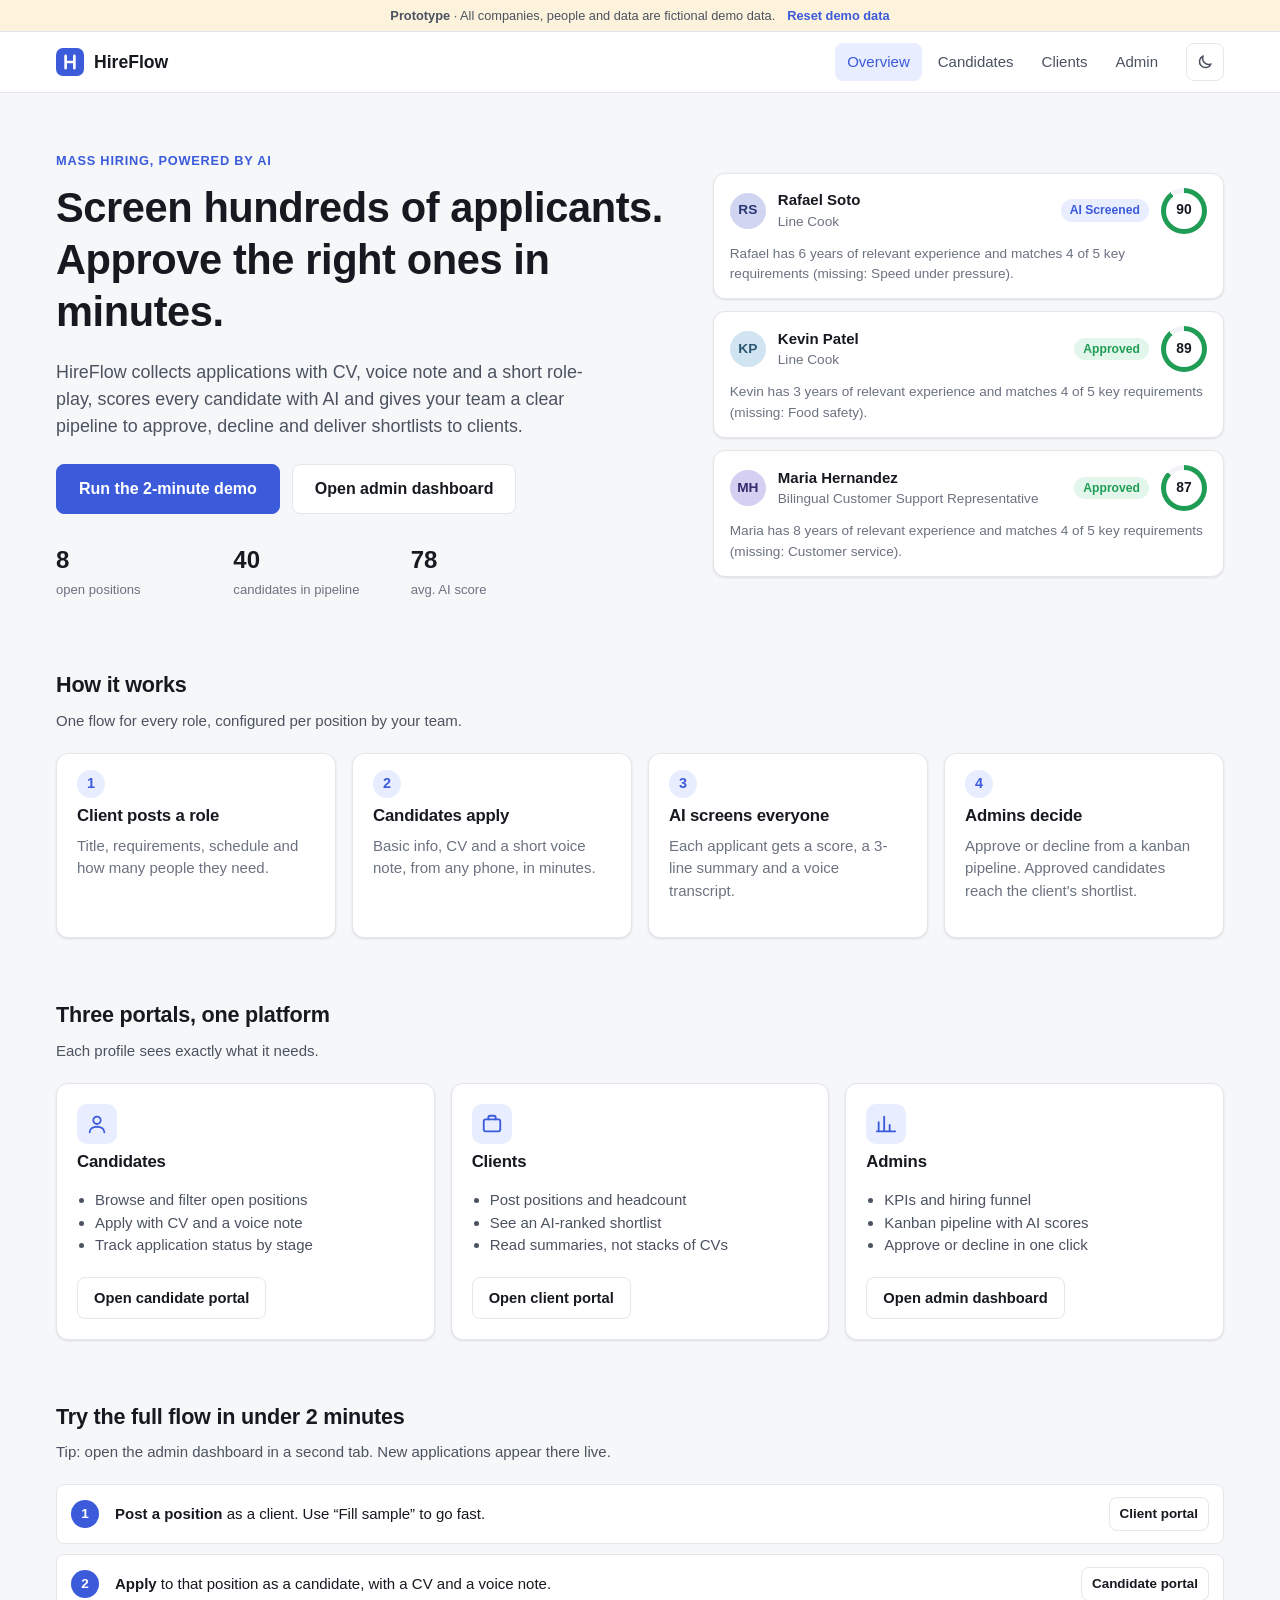
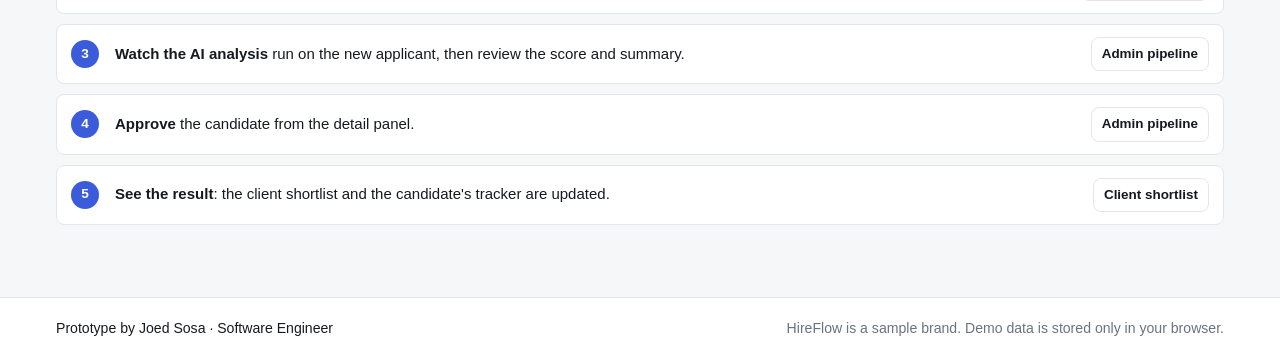
==== index.html @ f8fbb742 "HireFlow hiring platform prototype (phase 1: landing + demo flow) Static site for GitHub Pages: land" ====
<!doctype html>
<html lang="en">
<head>
  <meta charset="utf-8">
  <meta name="viewport" content="width=device-width, initial-scale=1">
  <meta name="description" content="Prototype of an AI-assisted mass hiring platform: candidate, client and admin portals.">
  <title>Hiring platform prototype</title>
  <link rel="icon" href="assets/img/favicon.svg" type="image/svg+xml">
  <link rel="stylesheet" href="assets/css/styles.css">
  <script>
    try { var t = localStorage.getItem('hireflow-theme') || (matchMedia('(prefers-color-scheme: dark)').matches ? 'dark' : 'light'); document.documentElement.setAttribute('data-theme', t); } catch (e) {}
  </script>
</head>
<body data-page="home">
  <main>
    <section class="hero">
      <div class="container hero-grid">
        <div>
          <span class="eyebrow">Mass hiring, powered by AI</span>
          <h1>Screen hundreds of applicants. Approve the right ones in minutes.</h1>
          <p class="lead"><span data-brand></span> collects applications with CV, voice note and a short role-play, scores every
            candidate with AI and gives your team a clear pipeline to approve, decline and deliver shortlists to clients.</p>
          <div class="hero-actions">
            <a class="btn btn-primary btn-lg" href="#demo">Run the 2-minute demo</a>
            <a class="btn btn-lg" href="admin.html">Open admin dashboard</a>
          </div>
          <div class="stats">
            <div class="stat"><strong data-stat="positions">–</strong><span>open positions</span></div>
            <div class="stat"><strong data-stat="candidates">–</strong><span>candidates in pipeline</span></div>
            <div class="stat"><strong data-stat="score">–</strong><span>avg. AI score</span></div>
          </div>
        </div>
        <div class="hero-preview" aria-hidden="true" id="hero-preview"></div>
      </div>
    </section>

    <section class="section">
      <div class="container">
        <div class="section-head">
          <h2>How it works</h2>
          <p>One flow for every role, configured per position by your team.</p>
        </div>
        <div class="steps">
          <div class="card step"><h3>Client posts a role</h3><p class="muted">Title, requirements, schedule and how many people they need.</p></div>
          <div class="card step"><h3>Candidates apply</h3><p class="muted">Basic info, CV and a short voice note, from any phone, in minutes.</p></div>
          <div class="card step"><h3>AI screens everyone</h3><p class="muted">Each applicant gets a score, a 3-line summary and a voice transcript.</p></div>
          <div class="card step"><h3>Admins decide</h3><p class="muted">Approve or decline from a kanban pipeline. Approved candidates reach the client's shortlist.</p></div>
        </div>
      </div>
    </section>

    <section class="section">
      <div class="container">
        <div class="section-head">
          <h2>Three portals, one platform</h2>
          <p>Each profile sees exactly what it needs.</p>
        </div>
        <div class="grid grid-3">
          <article class="card portal-card">
            <div class="icon-tile"><svg viewBox="0 0 24 24" width="22" height="22" fill="none" stroke="currentColor" stroke-width="2" stroke-linecap="round"><circle cx="12" cy="8" r="4"/><path d="M4 21c0-4 4-6 8-6s8 2 8 6"/></svg></div>
            <h3>Candidates</h3>
            <ul><li>Browse and filter open positions</li><li>Apply with CV and a voice note</li><li>Track application status by stage</li></ul>
            <a class="btn" href="candidate.html">Open candidate portal</a>
          </article>
          <article class="card portal-card">
            <div class="icon-tile"><svg viewBox="0 0 24 24" width="22" height="22" fill="none" stroke="currentColor" stroke-width="2" stroke-linecap="round"><rect x="3" y="7" width="18" height="13" rx="2"/><path d="M8 7V5a2 2 0 0 1 2-2h4a2 2 0 0 1 2 2v2"/></svg></div>
            <h3>Clients</h3>
            <ul><li>Post positions and headcount</li><li>See an AI-ranked shortlist</li><li>Read summaries, not stacks of CVs</li></ul>
            <a class="btn" href="client.html">Open client portal</a>
          </article>
          <article class="card portal-card">
            <div class="icon-tile"><svg viewBox="0 0 24 24" width="22" height="22" fill="none" stroke="currentColor" stroke-width="2" stroke-linecap="round"><path d="M4 20V10M10 20V4M16 20v-7M22 20H2"/></svg></div>
            <h3>Admins</h3>
            <ul><li>KPIs and hiring funnel</li><li>Kanban pipeline with AI scores</li><li>Approve or decline in one click</li></ul>
            <a class="btn" href="admin.html">Open admin dashboard</a>
          </article>
        </div>
      </div>
    </section>

    <section class="section" id="demo">
      <div class="container">
        <div class="section-head">
          <h2>Try the full flow in under 2 minutes</h2>
          <p>Tip: open the admin dashboard in a second tab. New applications appear there live.</p>
        </div>
        <ol class="demo-script">
          <li><span><strong>Post a position</strong> as a client. Use “Fill sample” to go fast.</span><a class="btn btn-sm" href="client.html#post">Client portal</a></li>
          <li><span><strong>Apply</strong> to that position as a candidate, with a CV and a voice note.</span><a class="btn btn-sm" href="candidate.html">Candidate portal</a></li>
          <li><span><strong>Watch the AI analysis</strong> run on the new applicant, then review the score and summary.</span><a class="btn btn-sm" href="admin.html#pipeline">Admin pipeline</a></li>
          <li><span><strong>Approve</strong> the candidate from the detail panel.</span><a class="btn btn-sm" href="admin.html#pipeline">Admin pipeline</a></li>
          <li><span><strong>See the result</strong>: the client shortlist and the candidate's tracker are updated.</span><a class="btn btn-sm" href="client.html">Client shortlist</a></li>
        </ol>
      </div>
    </section>
  </main>

  <script src="assets/js/config.js"></script>
  <script src="assets/js/data.js"></script>
  <script src="assets/js/ai.js"></script>
  <script src="assets/js/store.js"></script>
  <script src="assets/js/common.js"></script>
  <script src="assets/js/home.js"></script>
</body>
</html>
---- assets/css/styles.css ----
/* ==========================================================================
   Design tokens
   ========================================================================== */
:root {
  --bg: #f6f7f9;
  --surface: #ffffff;
  --surface-2: #f1f3f6;
  --border: #e3e6eb;
  --text: #16191f;
  --text-2: #4b5260;
  --muted: #6b7280;
  --accent: #3b5bdb;
  --accent-2: #2f4ac0;
  --accent-soft: #e8edff;
  --good: #1f9d55;
  --good-soft: #e3f6eb;
  --ok: #c98a0b;
  --ok-soft: #fdf3dc;
  --low: #d64545;
  --low-soft: #fde8e8;
  --info-soft: #e6f2fb;
  --info: #1f6fb2;
  --shadow: 0 1px 2px rgba(16, 24, 40, .05), 0 1px 3px rgba(16, 24, 40, .06);
  --shadow-lg: 0 12px 32px rgba(16, 24, 40, .14);
  --radius: 12px;
  --radius-sm: 8px;
  --font: -apple-system, BlinkMacSystemFont, "Segoe UI", Inter, Roboto, "Helvetica Neue", Arial, sans-serif;
  color-scheme: light;
}

[data-theme="dark"] {
  --bg: #0f1216;
  --surface: #171b21;
  --surface-2: #1e232b;
  --border: #2a313b;
  --text: #e8ebf0;
  --text-2: #b4bcc8;
  --muted: #8a93a1;
  --accent: #6f8cff;
  --accent-2: #8aa1ff;
  --accent-soft: #1f2a4d;
  --good: #45c47d;
  --good-soft: #15301f;
  --ok: #e3a82b;
  --ok-soft: #352a12;
  --low: #f06b6b;
  --low-soft: #3a1b1b;
  --info-soft: #14283a;
  --info: #6cb4f0;
  --shadow: 0 1px 2px rgba(0, 0, 0, .3);
  --shadow-lg: 0 12px 32px rgba(0, 0, 0, .5);
  color-scheme: dark;
}

/* ==========================================================================
   Base
   ========================================================================== */
*, *::before, *::after { box-sizing: border-box; }
html { -webkit-text-size-adjust: 100%; }
body {
  margin: 0;
  font-family: var(--font);
  font-size: 15px;
  line-height: 1.5;
  color: var(--text);
  background: var(--bg);
  min-height: 100vh;
  display: flex;
  flex-direction: column;
}
body.no-scroll { overflow: hidden; }
main { flex: 1; }
h1, h2, h3, h4 { line-height: 1.25; margin: 0 0 .5em; letter-spacing: -.01em; }
h1 { font-size: clamp(1.7rem, 4vw, 2.6rem); }
h2 { font-size: 1.35rem; }
h3 { font-size: 1.05rem; }
p { margin: 0 0 1em; }
a { color: var(--accent); text-decoration: none; }
a:hover { text-decoration: underline; }
img, svg { max-width: 100%; }
.muted { color: var(--muted); }
.small { font-size: .85rem; }
.container { width: 100%; max-width: 1200px; margin: 0 auto; padding: 0 16px; }
.section { padding: 32px 0; }
.stack > * + * { margin-top: 16px; }
.row { display: flex; gap: 12px; align-items: center; flex-wrap: wrap; }
.row.between { justify-content: space-between; }
.grow { flex: 1; }
.hidden { display: none !important; }
.sr-only { position: absolute; width: 1px; height: 1px; overflow: hidden; clip: rect(0 0 0 0); white-space: nowrap; }

/* ==========================================================================
   Layout chrome
   ========================================================================== */
.demo-banner {
  display: flex; gap: 12px; justify-content: center; align-items: center; flex-wrap: wrap;
  padding: 6px 16px; font-size: .8rem; text-align: center;
  background: var(--ok-soft); color: var(--text-2); border-bottom: 1px solid var(--border);
}
.site-header {
  position: sticky; top: 0; z-index: 30;
  background: color-mix(in srgb, var(--surface) 92%, transparent);
  backdrop-filter: saturate(1.4) blur(8px);
  border-bottom: 1px solid var(--border);
}
.header-inner { display: flex; align-items: center; gap: 16px; min-height: 60px; }
.brand { display: inline-flex; align-items: center; gap: 10px; font-weight: 700; font-size: 1.1rem; color: var(--text); }
.brand:hover { text-decoration: none; }
.main-nav { display: flex; gap: 4px; margin-left: auto; overflow-x: auto; scrollbar-width: none; }
.main-nav a { padding: 8px 12px; border-radius: var(--radius-sm); color: var(--text-2); font-weight: 500; white-space: nowrap; }
.main-nav a:hover { background: var(--surface-2); text-decoration: none; }
.main-nav a[aria-current="page"] { color: var(--accent); background: var(--accent-soft); }
.site-footer { border-top: 1px solid var(--border); background: var(--surface); margin-top: 40px; }
.footer-inner { display: flex; gap: 8px 24px; justify-content: space-between; flex-wrap: wrap; padding: 20px 16px; font-size: .88rem; }

@media (max-width: 640px) {
  .header-inner { flex-wrap: wrap; gap: 0 8px; padding-top: 8px; }
  .main-nav { order: 3; width: 100%; margin: 4px -4px 6px; }
  .brand { margin-right: auto; }
}

/* ==========================================================================
   Components
   ========================================================================== */
.btn {
  display: inline-flex; align-items: center; justify-content: center; gap: 8px;
  padding: 9px 16px; border-radius: var(--radius-sm); border: 1px solid var(--border);
  background: var(--surface); color: var(--text); font: inherit; font-weight: 600; font-size: .92rem;
  cursor: pointer; transition: background .15s, border-color .15s, transform .05s; white-space: nowrap;
}
.btn:hover { background: var(--surface-2); text-decoration: none; }
.btn:active { transform: translateY(1px); }
.btn:disabled { opacity: .55; cursor: not-allowed; }
.btn-primary { background: var(--accent); border-color: var(--accent); color: #fff; }
.btn-primary:hover { background: var(--accent-2); border-color: var(--accent-2); }
.btn-good { background: var(--good); border-color: var(--good); color: #fff; }
.btn-good:hover { filter: brightness(1.08); background: var(--good); }
.btn-danger { color: var(--low); }
.btn-danger:hover { background: var(--low-soft); }
.btn-ghost { background: transparent; border-color: transparent; }
.btn-sm { padding: 6px 10px; font-size: .84rem; }
.btn-lg { padding: 12px 22px; font-size: 1rem; }
.icon-btn {
  display: inline-grid; place-items: center; width: 38px; height: 38px; border-radius: var(--radius-sm);
  border: 1px solid var(--border); background: var(--surface); color: var(--text-2); cursor: pointer; font: inherit;
}
.icon-btn:hover { background: var(--surface-2); }
.link-btn { background: none; border: 0; padding: 0; color: var(--accent); font: inherit; font-weight: 600; cursor: pointer; }
.link-btn:hover { text-decoration: underline; }

.card { background: var(--surface); border: 1px solid var(--border); border-radius: var(--radius); box-shadow: var(--shadow); padding: 20px; }
.card-title { display: flex; align-items: center; justify-content: space-between; gap: 12px; margin-bottom: 12px; }
.card-title h3 { margin: 0; }
.grid { display: grid; gap: 16px; }
.grid-2 { grid-template-columns: repeat(auto-fit, minmax(300px, 1fr)); }
.grid-3 { grid-template-columns: repeat(auto-fit, minmax(260px, 1fr)); }
.grid-4 { grid-template-columns: repeat(auto-fit, minmax(180px, 1fr)); }

.badge {
  display: inline-flex; align-items: center; gap: 4px; padding: 2px 9px; border-radius: 999px;
  font-size: .76rem; font-weight: 600; background: var(--surface-2); color: var(--text-2); white-space: nowrap;
}
.badge.stage-applied { background: var(--info-soft); color: var(--info); }
.badge.stage-screened { background: var(--accent-soft); color: var(--accent); }
.badge.stage-roleplay, .badge.stage-interview { background: var(--ok-soft); color: var(--ok); }
.badge.stage-approved, .badge.tone-good { background: var(--good-soft); color: var(--good); }
.badge.stage-declined, .badge.tone-low { background: var(--low-soft); color: var(--low); }
.badge.tone-ok { background: var(--ok-soft); color: var(--ok); }
.badge.new { background: var(--accent); color: #fff; }
.chips { display: flex; flex-wrap: wrap; gap: 6px; }
.chip { padding: 3px 10px; border-radius: 999px; border: 1px solid var(--border); font-size: .8rem; color: var(--text-2); background: var(--surface); }
.chip.ok { border-color: color-mix(in srgb, var(--good) 40%, var(--border)); color: var(--good); }
.chip.miss { border-style: dashed; color: var(--muted); }

.avatar {
  --size: 36px;
  display: inline-grid; place-items: center; flex: none; width: var(--size); height: var(--size); border-radius: 50%;
  background: hsl(var(--h) 55% 88%); color: hsl(var(--h) 45% 30%); font-weight: 700; font-size: calc(var(--size) * .38);
}
[data-theme="dark"] .avatar { background: hsl(var(--h) 30% 26%); color: hsl(var(--h) 60% 82%); }

.tabs { display: flex; gap: 4px; border-bottom: 1px solid var(--border); margin-bottom: 20px; overflow-x: auto; scrollbar-width: none; }
.tab {
  padding: 10px 14px; border: 0; background: none; font: inherit; font-weight: 600; color: var(--muted);
  border-bottom: 2px solid transparent; margin-bottom: -1px; cursor: pointer; white-space: nowrap;
}
.tab:hover { color: var(--text); }
.tab[aria-selected="true"] { color: var(--accent); border-bottom-color: var(--accent); }
.count { display: inline-block; min-width: 20px; padding: 0 6px; margin-left: 4px; border-radius: 999px; background: var(--surface-2); font-size: .75rem; color: var(--text-2); text-align: center; }

.page-head { padding: 28px 0 8px; }
.page-head p { color: var(--text-2); max-width: 720px; }
.empty { text-align: center; padding: 40px 16px; color: var(--muted); border: 1px dashed var(--border); border-radius: var(--radius); }

/* Forms */
.form { display: grid; gap: 16px; }
.form-grid { display: grid; gap: 16px; grid-template-columns: repeat(auto-fit, minmax(220px, 1fr)); }
.field { display: grid; gap: 6px; }
.field > label, .field > .label { font-weight: 600; font-size: .88rem; }
.field .hint { font-size: .8rem; color: var(--muted); }
input[type="text"], input[type="email"], input[type="tel"], input[type="number"], input[type="search"], select, textarea {
  width: 100%; padding: 10px 12px; border-radius: var(--radius-sm); border: 1px solid var(--border);
  background: var(--surface); color: var(--text); font: inherit; font-size: 16px; /* 16px avoids iOS zoom */
}
textarea { resize: vertical; min-height: 96px; }
input:focus, select:focus, textarea:focus, .btn:focus-visible, .tab:focus-visible, .icon-btn:focus-visible {
  outline: 2px solid var(--accent); outline-offset: 1px;
}
.check-group { display: flex; flex-wrap: wrap; gap: 8px; }
.check { display: inline-flex; align-items: center; gap: 8px; padding: 7px 12px; border: 1px solid var(--border); border-radius: 999px; cursor: pointer; font-size: .88rem; background: var(--surface); }
.check:has(input:checked) { border-color: var(--accent); background: var(--accent-soft); color: var(--accent); }
.check input { accent-color: var(--accent); margin: 0; }
.file-drop {
  display: flex; align-items: center; gap: 12px; flex-wrap: wrap; padding: 14px; border: 1px dashed var(--border);
  border-radius: var(--radius-sm); background: var(--surface-2);
}
.form-actions { display: flex; gap: 12px; justify-content: flex-end; flex-wrap: wrap; }

/* Filters bar */
.filters { display: grid; gap: 10px; grid-template-columns: 2fr repeat(3, 1fr); margin-bottom: 16px; }
@media (max-width: 760px) { .filters { grid-template-columns: 1fr 1fr; } .filters > :first-child { grid-column: 1 / -1; } }

.filters.filters-2 { grid-template-columns: 1fr 1fr; }
@media (max-width: 560px) { .filters.filters-2 { grid-template-columns: 1fr; } }

/* Position card */
.position-card { display: flex; flex-direction: column; gap: 10px; }
.position-card h3 { margin: 0; }
.meta { display: flex; flex-wrap: wrap; gap: 4px 14px; font-size: .85rem; color: var(--text-2); }
.position-card .actions { margin-top: auto; display: flex; gap: 8px; justify-content: space-between; align-items: center; }
.is-highlight { animation: highlight 2.4s ease; }
@keyframes highlight { 0%, 30% { box-shadow: 0 0 0 3px var(--accent); } 100% { box-shadow: var(--shadow); } }

/* Score visuals */
.score-ring {
  --size: 56px; --p: 0; --c: var(--accent);
  width: var(--size); height: var(--size); flex: none; border-radius: 50%; display: inline-grid; place-items: center;
  background: conic-gradient(var(--c) calc(var(--p) * 1%), var(--surface-2) 0);
}
.score-ring > span {
  width: calc(var(--size) - 10px); height: calc(var(--size) - 10px); border-radius: 50%; background: var(--surface);
  display: grid; place-items: center; font-weight: 700; font-size: calc(var(--size) * .3);
}
.score-ring.tone-good { --c: var(--good); }
.score-ring.tone-ok { --c: var(--ok); }
.score-ring.tone-low { --c: var(--low); }
.score-bar + .score-bar { margin-top: 10px; }
.score-bar-head { display: flex; justify-content: space-between; font-size: .86rem; margin-bottom: 4px; }
.bar-track { height: 8px; background: var(--surface-2); border-radius: 999px; overflow: hidden; }
.bar-fill { height: 100%; border-radius: 999px; background: var(--accent); transition: width .6s ease; }
.bar-fill.tone-good { background: var(--good); }
.bar-fill.tone-ok { background: var(--ok); }
.bar-fill.tone-low { background: var(--low); }
.ai-summary { margin: 0; padding-left: 18px; color: var(--text-2); }
.ai-summary li + li { margin-top: 4px; }
.ai-label { display: inline-flex; align-items: center; gap: 6px; font-size: .75rem; font-weight: 700; letter-spacing: .04em; text-transform: uppercase; color: var(--accent); }

/* Stage tracker */
.tracker { list-style: none; margin: 0 0 4px; padding: 0; display: grid; grid-auto-flow: column; grid-auto-columns: 1fr; }
.tracker li { position: relative; display: grid; justify-items: center; text-align: center; gap: 4px; padding: 0 4px; }
.tracker li::before {
  content: ""; position: absolute; top: 9px; left: -50%; width: 100%; height: 3px; background: var(--border); z-index: 0;
}
.tracker li:first-child::before { display: none; }
.tracker .dot { width: 20px; height: 20px; border-radius: 50%; border: 3px solid var(--border); background: var(--surface); z-index: 1; }
.tracker .t-label { font-size: .8rem; font-weight: 600; color: var(--muted); }
.tracker .t-date { font-size: .72rem; color: var(--muted); min-height: 1em; }
.tracker li.is-done::before, .tracker li.is-current::before, .tracker li.is-declined::before { background: var(--accent); }
.tracker li.is-done .dot { background: var(--accent); border-color: var(--accent); }
.tracker li.is-done .t-label { color: var(--text); }
.tracker li.is-current .dot { border-color: var(--accent); box-shadow: 0 0 0 4px var(--accent-soft); }
.tracker li.is-current .t-label { color: var(--accent); }
.tracker li.is-final .dot { background: var(--good); border-color: var(--good); box-shadow: 0 0 0 4px var(--good-soft); }
.tracker li.is-final .t-label { color: var(--good); }
.tracker li.is-final::before { background: var(--good); }
.tracker li.is-skipped::before, .tracker li.is-skipped + li::before { background: color-mix(in srgb, var(--accent) 35%, var(--border)); }
.tracker li.is-skipped .dot { border-style: dashed; border-color: color-mix(in srgb, var(--accent) 45%, var(--border)); }
.tracker li.is-final::before { background: var(--good); }
.tracker li.is-declined .dot { background: var(--low); border-color: var(--low); }
.tracker li.is-declined .t-label { color: var(--low); }
@media (max-width: 560px) {
  .tracker { grid-auto-flow: row; gap: 14px; }
  .tracker li { grid-template-columns: 20px 1fr auto; justify-items: start; text-align: left; gap: 10px; align-items: center; }
  .tracker li::before { top: -14px; left: 8px; width: 3px; height: 16px; }
}

/* Kanban */
.kanban { display: grid; grid-auto-flow: column; grid-auto-columns: minmax(250px, 1fr); gap: 12px; overflow-x: auto; padding-bottom: 8px; }
.kanban-col { background: var(--surface-2); border-radius: var(--radius); padding: 10px; min-height: 200px; display: flex; flex-direction: column; gap: 8px; }
.kanban-col.drag-over { outline: 2px dashed var(--accent); outline-offset: -2px; }
.kanban-head { display: flex; justify-content: space-between; align-items: center; padding: 2px 4px 6px; font-weight: 700; font-size: .88rem; }
.kanban-list { display: flex; flex-direction: column; gap: 8px; max-height: 70vh; overflow-y: auto; }
.k-card {
  display: grid; grid-template-columns: auto 1fr auto; gap: 10px; align-items: center; text-align: left; width: 100%;
  padding: 10px; border-radius: var(--radius-sm); background: var(--surface); border: 1px solid var(--border);
  font: inherit; color: inherit; cursor: pointer; box-shadow: var(--shadow);
}
.k-card:hover { border-color: var(--accent); }
.k-card .name { font-weight: 600; font-size: .9rem; line-height: 1.3; }
.k-card .sub { font-size: .78rem; color: var(--muted); line-height: 1.3; }
.k-card.is-new { border-color: var(--accent); box-shadow: 0 0 0 3px var(--accent-soft); }
.mini-score { font-weight: 700; font-size: .85rem; padding: 2px 8px; border-radius: 999px; }
.mini-score.tone-good { background: var(--good-soft); color: var(--good); }
.mini-score.tone-ok { background: var(--ok-soft); color: var(--ok); }
.mini-score.tone-low { background: var(--low-soft); color: var(--low); }

/* AI processing */
.spinner { width: 16px; height: 16px; border-radius: 50%; border: 2px solid var(--accent-soft); border-top-color: var(--accent); animation: spin .8s linear infinite; flex: none; }
@keyframes spin { to { transform: rotate(360deg); } }
.ai-steps { list-style: none; padding: 0; margin: 0; display: grid; gap: 10px; }
.ai-steps li { display: flex; align-items: center; gap: 10px; color: var(--muted); }
.ai-steps li.done { color: var(--text); }
.ai-steps li.active { color: var(--accent); font-weight: 600; }
.ai-steps .check-icon { width: 16px; height: 16px; border-radius: 50%; background: var(--good); color: #fff; display: grid; place-items: center; font-size: 10px; flex: none; }
.ai-steps .pending-icon { width: 16px; height: 16px; border-radius: 50%; border: 2px solid var(--border); flex: none; }
.analyzing { display: inline-flex; align-items: center; gap: 6px; font-size: .78rem; color: var(--accent); font-weight: 600; }
.progress { height: 6px; border-radius: 999px; background: var(--surface-2); overflow: hidden; }
.progress > div { height: 100%; background: var(--accent); transition: width .3s linear; }

/* KPIs */
.kpi .label { font-size: .82rem; color: var(--muted); font-weight: 600; }
.kpi .value { font-size: 1.8rem; font-weight: 700; letter-spacing: -.02em; line-height: 1.2; }
.kpi .delta { font-size: .8rem; color: var(--muted); }
.stage-list { display: grid; gap: 8px; }
.stage-row { display: grid; grid-template-columns: 110px 1fr 40px; gap: 10px; align-items: center; font-size: .86rem; }
.stage-row .bar-track { height: 10px; }

/* Drawer */
.drawer-wrap { position: fixed; inset: 0; z-index: 50; }
.drawer-backdrop { position: absolute; inset: 0; background: rgba(10, 12, 16, .45); opacity: 0; transition: opacity .2s; }
.drawer {
  position: absolute; top: 0; right: 0; height: 100%; width: min(640px, 100%); background: var(--bg);
  box-shadow: var(--shadow-lg); transform: translateX(100%); transition: transform .25s ease; overflow-y: auto;
}
.drawer-wrap.open .drawer { transform: none; }
.drawer-wrap.open .drawer-backdrop { opacity: 1; }
.drawer-close { position: sticky; top: 12px; float: right; margin: 12px 12px 0 0; z-index: 2; }
.drawer-body { padding: 20px; display: grid; gap: 16px; }
.detail-head { display: flex; gap: 14px; align-items: center; padding-right: 40px; }
.detail-head h2 { margin: 0; }
.decision-bar { position: sticky; bottom: 0; display: flex; gap: 10px; flex-wrap: wrap; padding: 12px 0 4px; background: linear-gradient(transparent, var(--bg) 30%); }
.decision-bar .btn { flex: 1; }
.kv { display: grid; grid-template-columns: 130px 1fr; gap: 6px 12px; font-size: .9rem; margin: 0; }
.kv dt { color: var(--muted); }
.kv dd { margin: 0; }
.transcript { font-size: .92rem; color: var(--text-2); background: var(--surface-2); border-radius: var(--radius-sm); padding: 12px 14px; margin: 0; font-style: italic; }

/* Toasts */
.toast-host { position: fixed; bottom: 20px; left: 50%; transform: translateX(-50%); z-index: 60; display: grid; gap: 8px; width: min(420px, calc(100% - 32px)); }
.toast { padding: 12px 16px; border-radius: var(--radius-sm); background: var(--text); color: var(--bg); box-shadow: var(--shadow-lg); font-weight: 500; transition: opacity .4s, transform .4s; }
.toast-good { background: var(--good); color: #fff; }
.toast.out { opacity: 0; transform: translateY(8px); }

/* Voice recorder */
.recorder { display: flex; align-items: center; gap: 12px; flex-wrap: wrap; }
.rec-dot { width: 10px; height: 10px; border-radius: 50%; background: var(--low); animation: pulse 1s ease-in-out infinite; }
@keyframes pulse { 50% { opacity: .3; } }
.rec-time { font-variant-numeric: tabular-nums; font-weight: 600; }
audio { max-width: 100%; height: 36px; }

/* ==========================================================================
   Landing
   ========================================================================== */
.hero { padding: 56px 0 40px; }
.hero-grid { display: grid; gap: 32px; grid-template-columns: 1.1fr .9fr; align-items: center; }
@media (max-width: 860px) { .hero-grid { grid-template-columns: 1fr; } }
.eyebrow { display: inline-block; font-size: .8rem; font-weight: 700; letter-spacing: .06em; text-transform: uppercase; color: var(--accent); margin-bottom: 12px; }
.lead { font-size: 1.12rem; color: var(--text-2); max-width: 560px; }
.hero-actions { display: flex; gap: 12px; flex-wrap: wrap; margin-top: 24px; }
.hero-preview { display: grid; gap: 12px; }
.hero-preview .card { padding: 14px 16px; }
.preview-row { display: flex; align-items: center; gap: 12px; }
.stats { display: grid; grid-template-columns: repeat(3, 1fr); gap: 12px; margin-top: 28px; max-width: 520px; }
.stat strong { display: block; font-size: 1.5rem; }
.stat span { font-size: .82rem; color: var(--muted); }
.steps { counter-reset: step; display: grid; gap: 16px; grid-template-columns: repeat(auto-fit, minmax(220px, 1fr)); }
.step { position: relative; padding-top: 44px; }
.step::before {
  counter-increment: step; content: counter(step); position: absolute; top: 16px; left: 20px;
  width: 28px; height: 28px; border-radius: 50%; background: var(--accent-soft); color: var(--accent); font-weight: 700; display: grid; place-items: center; font-size: .9rem;
}
.step h3 { margin-top: 8px; }
.portal-card { display: flex; flex-direction: column; gap: 8px; }
.portal-card ul { margin: 0 0 12px; padding-left: 18px; color: var(--text-2); }
.portal-card .btn { margin-top: auto; align-self: flex-start; }
.icon-tile { width: 40px; height: 40px; border-radius: 10px; display: grid; place-items: center; background: var(--accent-soft); color: var(--accent); }
.demo-script { counter-reset: d; list-style: none; padding: 0; margin: 0; display: grid; gap: 10px; }
.demo-script li { counter-increment: d; display: grid; grid-template-columns: 32px 1fr auto; gap: 12px; align-items: center; padding: 12px 14px; background: var(--surface); border: 1px solid var(--border); border-radius: var(--radius-sm); }
.demo-script li::before { content: counter(d); width: 28px; height: 28px; border-radius: 50%; background: var(--accent); color: #fff; font-weight: 700; display: grid; place-items: center; font-size: .85rem; }
@media (max-width: 560px) { .demo-script li { grid-template-columns: 32px 1fr; } .demo-script li .btn { grid-column: 2; justify-self: start; } }
.section-head { max-width: 680px; margin-bottom: 20px; }
.section-head p { color: var(--text-2); }

@media (prefers-reduced-motion: reduce) {
  *, *::before, *::after { animation-duration: .01ms !important; transition-duration: .01ms !important; }
}
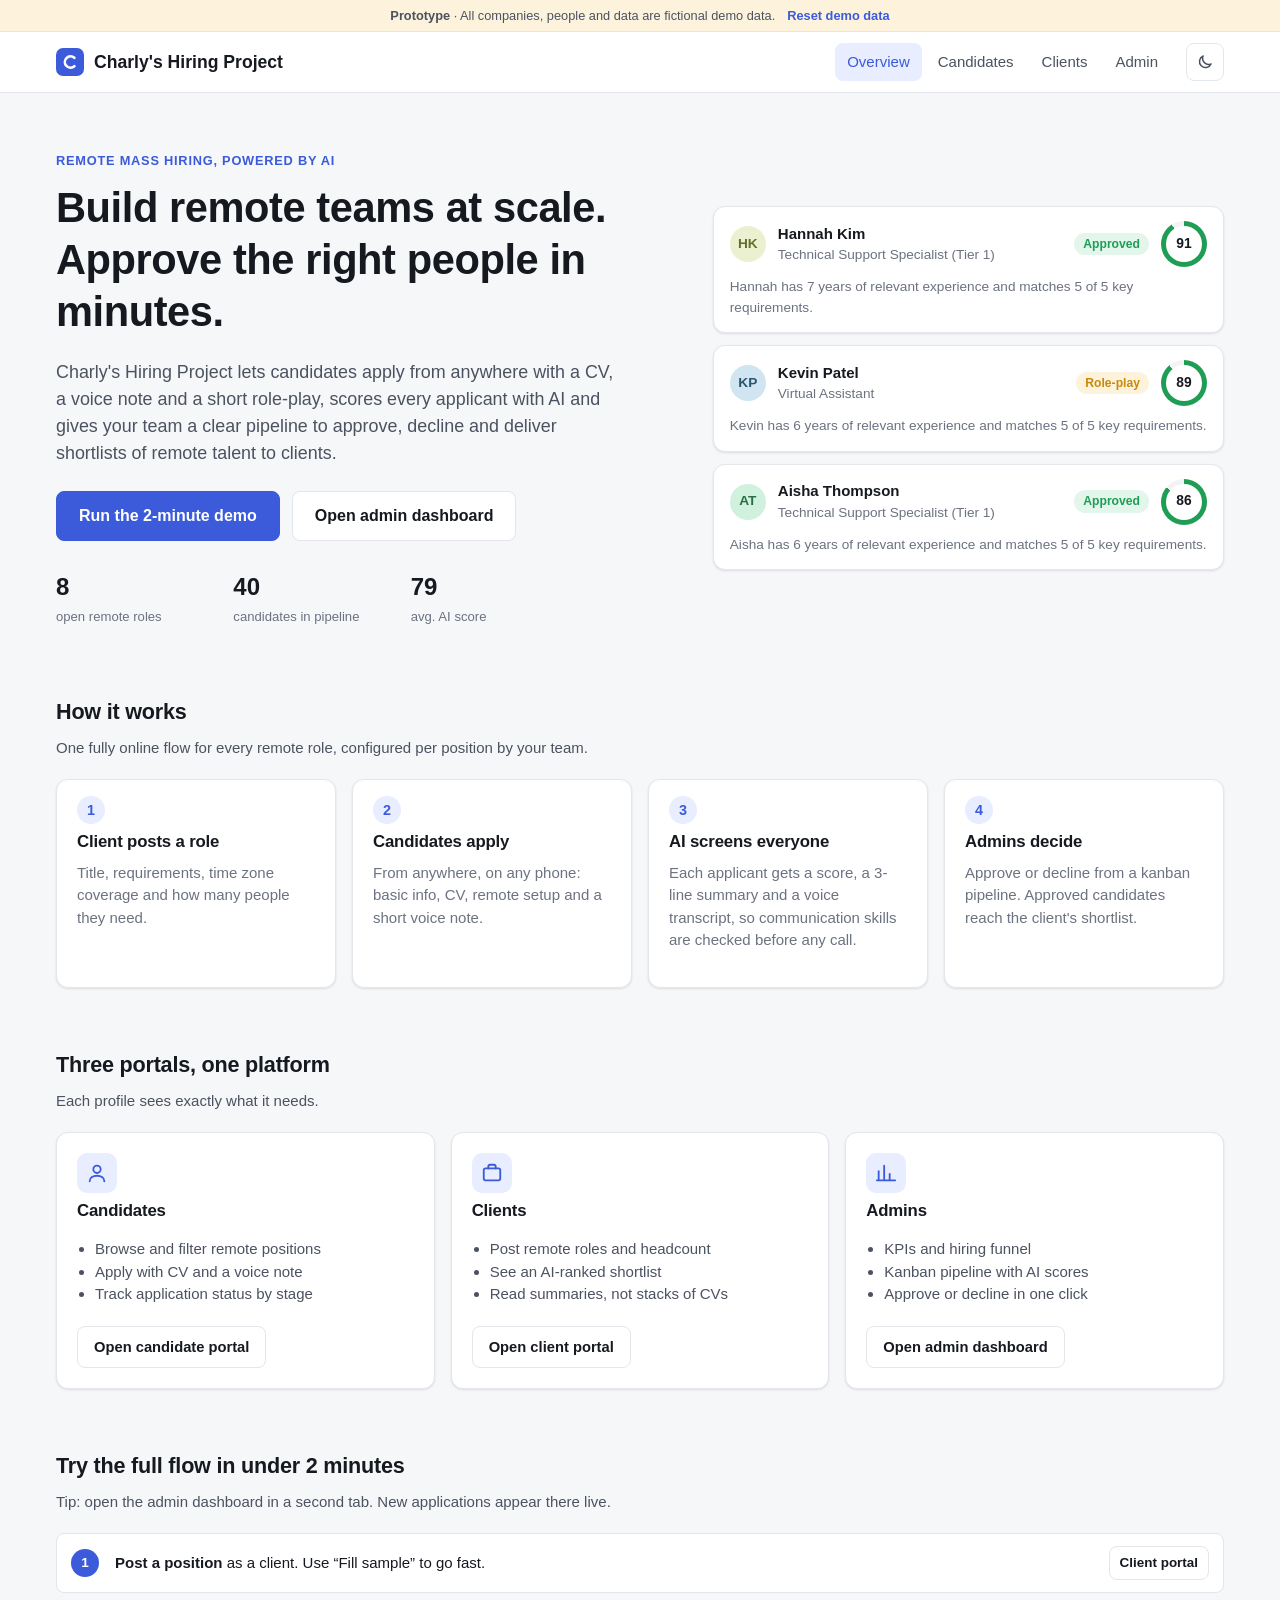
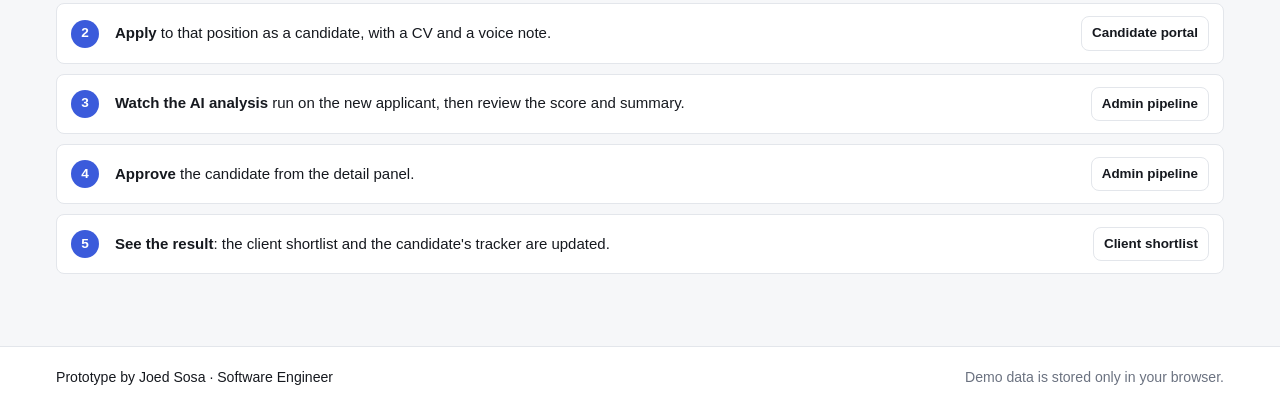
==== commit 9fb88ede: "Focus on remote roles and rename to Charly's Hiring Project - All 8 mock positions are now remote (s" ====
--- a/index.html
+++ b/index.html
@@ -3,7 +3,7 @@
 <head>
   <meta charset="utf-8">
   <meta name="viewport" content="width=device-width, initial-scale=1">
-  <meta name="description" content="Prototype of an AI-assisted mass hiring platform: candidate, client and admin portals.">
+  <meta name="description" content="Prototype of an AI-assisted mass hiring platform for remote teams: candidate, client and admin portals.">
   <title>Hiring platform prototype</title>
   <link rel="icon" href="assets/img/favicon.svg" type="image/svg+xml">
   <link rel="stylesheet" href="assets/css/styles.css">
@@ -16,16 +16,16 @@
     <section class="hero">
       <div class="container hero-grid">
         <div>
-          <span class="eyebrow">Mass hiring, powered by AI</span>
-          <h1>Screen hundreds of applicants. Approve the right ones in minutes.</h1>
-          <p class="lead"><span data-brand></span> collects applications with CV, voice note and a short role-play, scores every
-            candidate with AI and gives your team a clear pipeline to approve, decline and deliver shortlists to clients.</p>
+          <span class="eyebrow">Remote mass hiring, powered by AI</span>
+          <h1>Build remote teams at scale. Approve the right people in minutes.</h1>
+          <p class="lead"><span data-brand></span> lets candidates apply from anywhere with a CV, a voice note and a short role-play,
+            scores every applicant with AI and gives your team a clear pipeline to approve, decline and deliver shortlists of remote talent to clients.</p>
           <div class="hero-actions">
             <a class="btn btn-primary btn-lg" href="#demo">Run the 2-minute demo</a>
             <a class="btn btn-lg" href="admin.html">Open admin dashboard</a>
           </div>
           <div class="stats">
-            <div class="stat"><strong data-stat="positions">–</strong><span>open positions</span></div>
+            <div class="stat"><strong data-stat="positions">–</strong><span>open remote roles</span></div>
             <div class="stat"><strong data-stat="candidates">–</strong><span>candidates in pipeline</span></div>
             <div class="stat"><strong data-stat="score">–</strong><span>avg. AI score</span></div>
           </div>
@@ -38,12 +38,12 @@
       <div class="container">
         <div class="section-head">
           <h2>How it works</h2>
-          <p>One flow for every role, configured per position by your team.</p>
+          <p>One fully online flow for every remote role, configured per position by your team.</p>
         </div>
         <div class="steps">
-          <div class="card step"><h3>Client posts a role</h3><p class="muted">Title, requirements, schedule and how many people they need.</p></div>
-          <div class="card step"><h3>Candidates apply</h3><p class="muted">Basic info, CV and a short voice note, from any phone, in minutes.</p></div>
-          <div class="card step"><h3>AI screens everyone</h3><p class="muted">Each applicant gets a score, a 3-line summary and a voice transcript.</p></div>
+          <div class="card step"><h3>Client posts a role</h3><p class="muted">Title, requirements, time zone coverage and how many people they need.</p></div>
+          <div class="card step"><h3>Candidates apply</h3><p class="muted">From anywhere, on any phone: basic info, CV, remote setup and a short voice note.</p></div>
+          <div class="card step"><h3>AI screens everyone</h3><p class="muted">Each applicant gets a score, a 3-line summary and a voice transcript, so communication skills are checked before any call.</p></div>
           <div class="card step"><h3>Admins decide</h3><p class="muted">Approve or decline from a kanban pipeline. Approved candidates reach the client's shortlist.</p></div>
         </div>
       </div>
@@ -59,13 +59,13 @@
           <article class="card portal-card">
             <div class="icon-tile"><svg viewBox="0 0 24 24" width="22" height="22" fill="none" stroke="currentColor" stroke-width="2" stroke-linecap="round"><circle cx="12" cy="8" r="4"/><path d="M4 21c0-4 4-6 8-6s8 2 8 6"/></svg></div>
             <h3>Candidates</h3>
-            <ul><li>Browse and filter open positions</li><li>Apply with CV and a voice note</li><li>Track application status by stage</li></ul>
+            <ul><li>Browse and filter remote positions</li><li>Apply with CV and a voice note</li><li>Track application status by stage</li></ul>
             <a class="btn" href="candidate.html">Open candidate portal</a>
           </article>
           <article class="card portal-card">
             <div class="icon-tile"><svg viewBox="0 0 24 24" width="22" height="22" fill="none" stroke="currentColor" stroke-width="2" stroke-linecap="round"><rect x="3" y="7" width="18" height="13" rx="2"/><path d="M8 7V5a2 2 0 0 1 2-2h4a2 2 0 0 1 2 2v2"/></svg></div>
             <h3>Clients</h3>
-            <ul><li>Post positions and headcount</li><li>See an AI-ranked shortlist</li><li>Read summaries, not stacks of CVs</li></ul>
+            <ul><li>Post remote roles and headcount</li><li>See an AI-ranked shortlist</li><li>Read summaries, not stacks of CVs</li></ul>
             <a class="btn" href="client.html">Open client portal</a>
           </article>
           <article class="card portal-card">
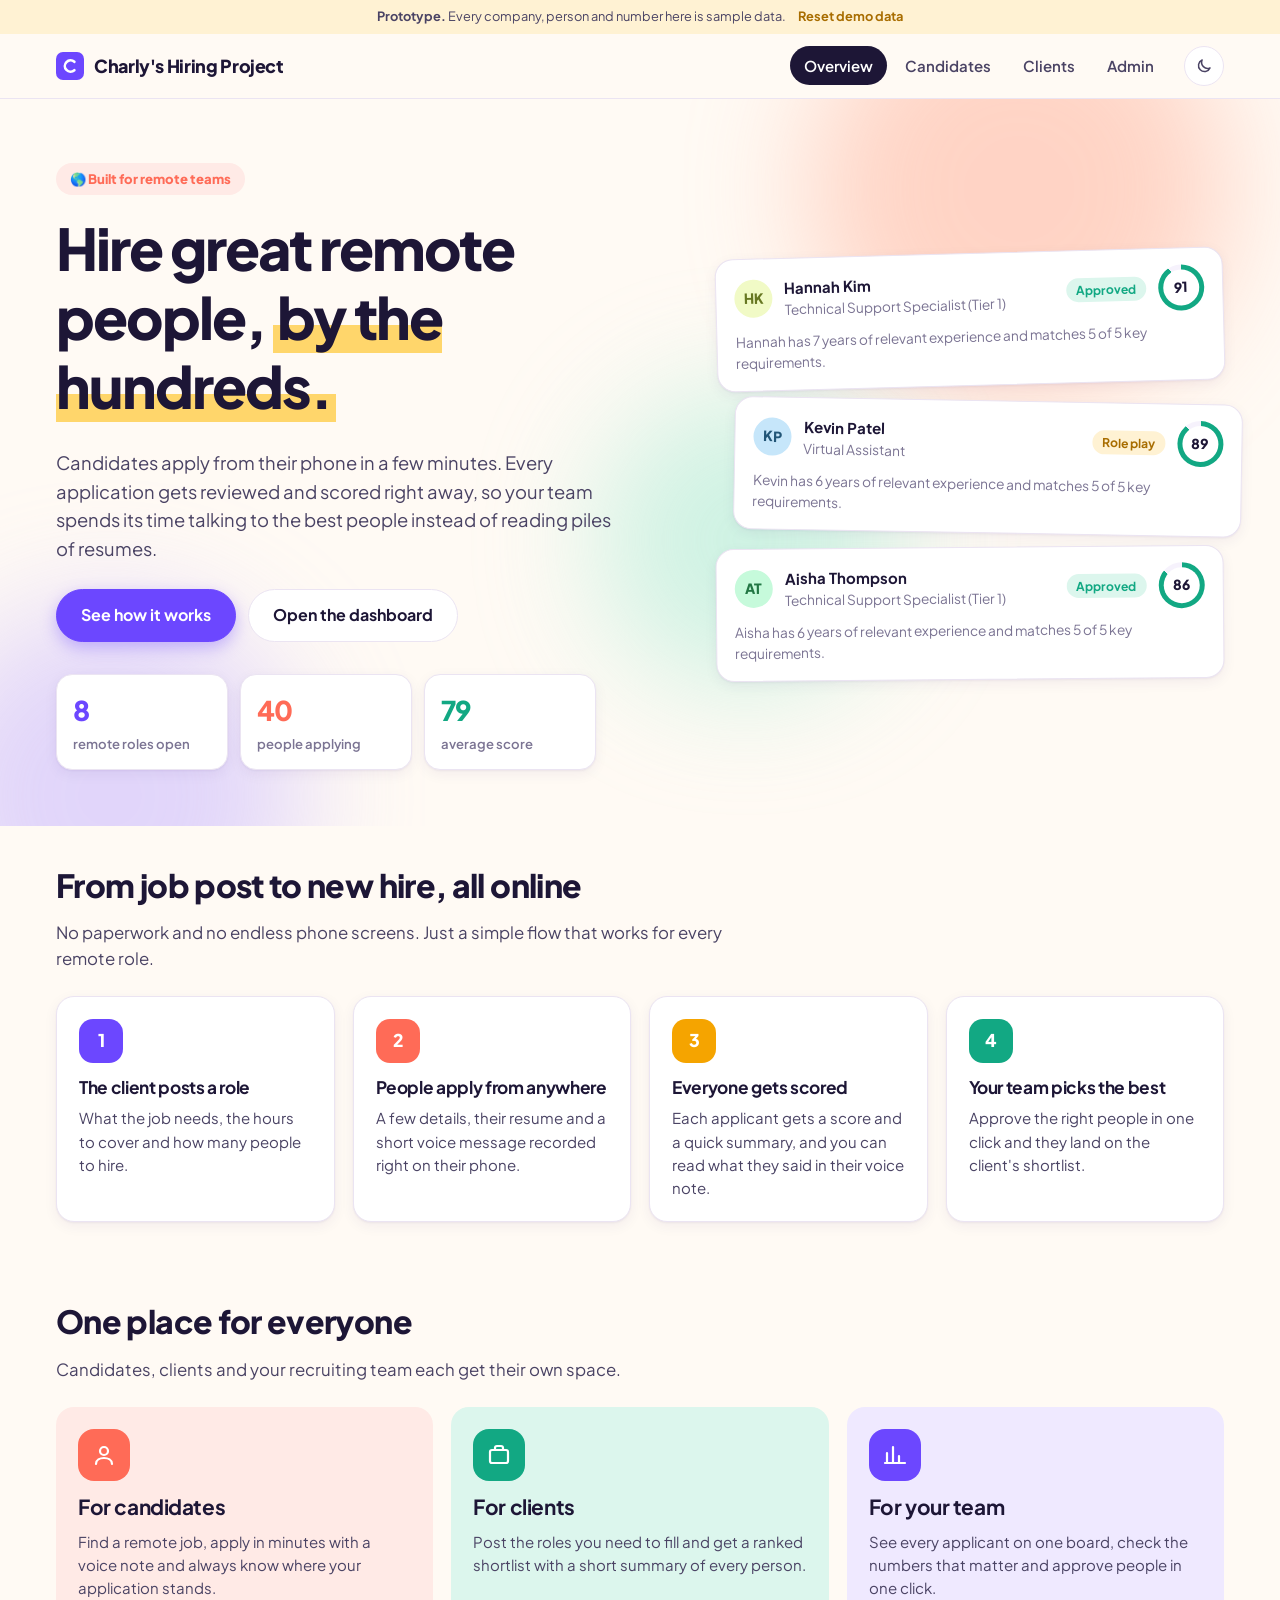
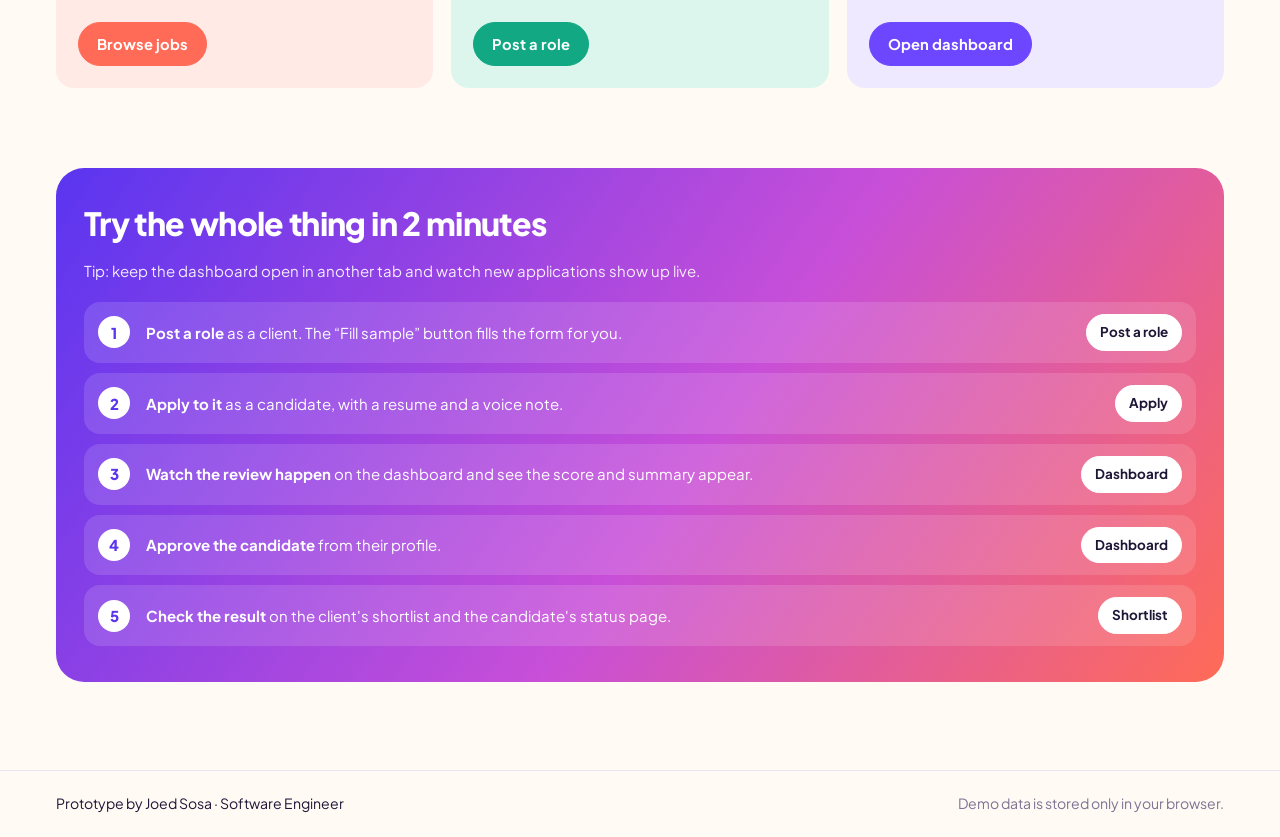
==== commit bdc98f48: "Give the prototype a warmer, more colorful look and friendlier copy - New palette (violet, coral, mi" ====
--- a/index.html
+++ b/index.html
@@ -3,9 +3,12 @@
 <head>
   <meta charset="utf-8">
   <meta name="viewport" content="width=device-width, initial-scale=1">
-  <meta name="description" content="Prototype of an AI-assisted mass hiring platform for remote teams: candidate, client and admin portals.">
+  <meta name="description" content="Prototype of a hiring platform for remote teams, with candidate, client and admin portals.">
   <title>Hiring platform prototype</title>
   <link rel="icon" href="assets/img/favicon.svg" type="image/svg+xml">
+  <link rel="preconnect" href="https://fonts.googleapis.com">
+  <link rel="preconnect" href="https://fonts.gstatic.com" crossorigin>
+  <link rel="stylesheet" href="https://fonts.googleapis.com/css2?family=Plus+Jakarta+Sans:wght@400;500;600;700;800&display=swap">
   <link rel="stylesheet" href="assets/css/styles.css">
   <script>
     try { var t = localStorage.getItem('hireflow-theme') || (matchMedia('(prefers-color-scheme: dark)').matches ? 'dark' : 'light'); document.documentElement.setAttribute('data-theme', t); } catch (e) {}
@@ -14,20 +17,21 @@
 <body data-page="home">
   <main>
     <section class="hero">
+      <span class="blob" aria-hidden="true"></span>
       <div class="container hero-grid">
         <div>
-          <span class="eyebrow">Remote mass hiring, powered by AI</span>
-          <h1>Build remote teams at scale. Approve the right people in minutes.</h1>
-          <p class="lead"><span data-brand></span> lets candidates apply from anywhere with a CV, a voice note and a short role-play,
-            scores every applicant with AI and gives your team a clear pipeline to approve, decline and deliver shortlists of remote talent to clients.</p>
+          <span class="eyebrow">🌎 Built for remote teams</span>
+          <h1>Hire great remote people, <span class="marker">by the hundreds.</span></h1>
+          <p class="lead">Candidates apply from their phone in a few minutes. Every application gets reviewed and scored
+            right away, so your team spends its time talking to the best people instead of reading piles of resumes.</p>
           <div class="hero-actions">
-            <a class="btn btn-primary btn-lg" href="#demo">Run the 2-minute demo</a>
-            <a class="btn btn-lg" href="admin.html">Open admin dashboard</a>
+            <a class="btn btn-primary btn-lg" href="#demo">See how it works</a>
+            <a class="btn btn-lg" href="admin.html">Open the dashboard</a>
           </div>
           <div class="stats">
-            <div class="stat"><strong data-stat="positions">–</strong><span>open remote roles</span></div>
-            <div class="stat"><strong data-stat="candidates">–</strong><span>candidates in pipeline</span></div>
-            <div class="stat"><strong data-stat="score">–</strong><span>avg. AI score</span></div>
+            <div class="stat"><strong data-stat="positions">0</strong><span>remote roles open</span></div>
+            <div class="stat"><strong data-stat="candidates">0</strong><span>people applying</span></div>
+            <div class="stat"><strong data-stat="score">0</strong><span>average score</span></div>
           </div>
         </div>
         <div class="hero-preview" aria-hidden="true" id="hero-preview"></div>
@@ -37,14 +41,14 @@
     <section class="section">
       <div class="container">
         <div class="section-head">
-          <h2>How it works</h2>
-          <p>One fully online flow for every remote role, configured per position by your team.</p>
+          <h2>From job post to new hire, all online</h2>
+          <p>No paperwork and no endless phone screens. Just a simple flow that works for every remote role.</p>
         </div>
         <div class="steps">
-          <div class="card step"><h3>Client posts a role</h3><p class="muted">Title, requirements, time zone coverage and how many people they need.</p></div>
-          <div class="card step"><h3>Candidates apply</h3><p class="muted">From anywhere, on any phone: basic info, CV, remote setup and a short voice note.</p></div>
-          <div class="card step"><h3>AI screens everyone</h3><p class="muted">Each applicant gets a score, a 3-line summary and a voice transcript, so communication skills are checked before any call.</p></div>
-          <div class="card step"><h3>Admins decide</h3><p class="muted">Approve or decline from a kanban pipeline. Approved candidates reach the client's shortlist.</p></div>
+          <div class="card step"><span class="step-num">1</span><h3>The client posts a role</h3><p>What the job needs, the hours to cover and how many people to hire.</p></div>
+          <div class="card step"><span class="step-num">2</span><h3>People apply from anywhere</h3><p>A few details, their resume and a short voice message recorded right on their phone.</p></div>
+          <div class="card step"><span class="step-num">3</span><h3>Everyone gets scored</h3><p>Each applicant gets a score and a quick summary, and you can read what they said in their voice note.</p></div>
+          <div class="card step"><span class="step-num">4</span><h3>Your team picks the best</h3><p>Approve the right people in one click and they land on the client's shortlist.</p></div>
         </div>
       </div>
     </section>
@@ -52,27 +56,27 @@
     <section class="section">
       <div class="container">
         <div class="section-head">
-          <h2>Three portals, one platform</h2>
-          <p>Each profile sees exactly what it needs.</p>
+          <h2>One place for everyone</h2>
+          <p>Candidates, clients and your recruiting team each get their own space.</p>
         </div>
         <div class="grid grid-3">
-          <article class="card portal-card">
-            <div class="icon-tile"><svg viewBox="0 0 24 24" width="22" height="22" fill="none" stroke="currentColor" stroke-width="2" stroke-linecap="round"><circle cx="12" cy="8" r="4"/><path d="M4 21c0-4 4-6 8-6s8 2 8 6"/></svg></div>
-            <h3>Candidates</h3>
-            <ul><li>Browse and filter remote positions</li><li>Apply with CV and a voice note</li><li>Track application status by stage</li></ul>
-            <a class="btn" href="candidate.html">Open candidate portal</a>
+          <article class="card portal-card p-coral">
+            <div class="icon-tile"><svg viewBox="0 0 24 24" width="24" height="24" fill="none" stroke="currentColor" stroke-width="2.2" stroke-linecap="round"><circle cx="12" cy="8" r="4"/><path d="M4 21c0-4 4-6 8-6s8 2 8 6"/></svg></div>
+            <h3>For candidates</h3>
+            <p>Find a remote job, apply in minutes with a voice note and always know where your application stands.</p>
+            <a class="btn" href="candidate.html">Browse jobs</a>
           </article>
-          <article class="card portal-card">
-            <div class="icon-tile"><svg viewBox="0 0 24 24" width="22" height="22" fill="none" stroke="currentColor" stroke-width="2" stroke-linecap="round"><rect x="3" y="7" width="18" height="13" rx="2"/><path d="M8 7V5a2 2 0 0 1 2-2h4a2 2 0 0 1 2 2v2"/></svg></div>
-            <h3>Clients</h3>
-            <ul><li>Post remote roles and headcount</li><li>See an AI-ranked shortlist</li><li>Read summaries, not stacks of CVs</li></ul>
-            <a class="btn" href="client.html">Open client portal</a>
+          <article class="card portal-card p-mint">
+            <div class="icon-tile"><svg viewBox="0 0 24 24" width="24" height="24" fill="none" stroke="currentColor" stroke-width="2.2" stroke-linecap="round"><rect x="3" y="7" width="18" height="13" rx="2"/><path d="M8 7V5a2 2 0 0 1 2-2h4a2 2 0 0 1 2 2v2"/></svg></div>
+            <h3>For clients</h3>
+            <p>Post the roles you need to fill and get a ranked shortlist with a short summary of every person.</p>
+            <a class="btn" href="client.html">Post a role</a>
           </article>
-          <article class="card portal-card">
-            <div class="icon-tile"><svg viewBox="0 0 24 24" width="22" height="22" fill="none" stroke="currentColor" stroke-width="2" stroke-linecap="round"><path d="M4 20V10M10 20V4M16 20v-7M22 20H2"/></svg></div>
-            <h3>Admins</h3>
-            <ul><li>KPIs and hiring funnel</li><li>Kanban pipeline with AI scores</li><li>Approve or decline in one click</li></ul>
-            <a class="btn" href="admin.html">Open admin dashboard</a>
+          <article class="card portal-card p-violet">
+            <div class="icon-tile"><svg viewBox="0 0 24 24" width="24" height="24" fill="none" stroke="currentColor" stroke-width="2.2" stroke-linecap="round"><path d="M4 20V10M10 20V4M16 20v-7M22 20H2"/></svg></div>
+            <h3>For your team</h3>
+            <p>See every applicant on one board, check the numbers that matter and approve people in one click.</p>
+            <a class="btn" href="admin.html">Open dashboard</a>
           </article>
         </div>
       </div>
@@ -80,17 +84,17 @@
 
     <section class="section" id="demo">
       <div class="container">
-        <div class="section-head">
-          <h2>Try the full flow in under 2 minutes</h2>
-          <p>Tip: open the admin dashboard in a second tab. New applications appear there live.</p>
+        <div class="demo-box">
+          <h2>Try the whole thing in 2 minutes</h2>
+          <p>Tip: keep the dashboard open in another tab and watch new applications show up live.</p>
+          <ol class="demo-script">
+            <li><span class="n">1</span><span><strong>Post a role</strong> as a client. The “Fill sample” button fills the form for you.</span><a class="btn btn-sm btn-light" href="client.html#post">Post a role</a></li>
+            <li><span class="n">2</span><span><strong>Apply to it</strong> as a candidate, with a resume and a voice note.</span><a class="btn btn-sm btn-light" href="candidate.html">Apply</a></li>
+            <li><span class="n">3</span><span><strong>Watch the review happen</strong> on the dashboard and see the score and summary appear.</span><a class="btn btn-sm btn-light" href="admin.html#pipeline">Dashboard</a></li>
+            <li><span class="n">4</span><span><strong>Approve the candidate</strong> from their profile.</span><a class="btn btn-sm btn-light" href="admin.html#pipeline">Dashboard</a></li>
+            <li><span class="n">5</span><span><strong>Check the result</strong> on the client's shortlist and the candidate's status page.</span><a class="btn btn-sm btn-light" href="client.html">Shortlist</a></li>
+          </ol>
         </div>
-        <ol class="demo-script">
-          <li><span><strong>Post a position</strong> as a client. Use “Fill sample” to go fast.</span><a class="btn btn-sm" href="client.html#post">Client portal</a></li>
-          <li><span><strong>Apply</strong> to that position as a candidate, with a CV and a voice note.</span><a class="btn btn-sm" href="candidate.html">Candidate portal</a></li>
-          <li><span><strong>Watch the AI analysis</strong> run on the new applicant, then review the score and summary.</span><a class="btn btn-sm" href="admin.html#pipeline">Admin pipeline</a></li>
-          <li><span><strong>Approve</strong> the candidate from the detail panel.</span><a class="btn btn-sm" href="admin.html#pipeline">Admin pipeline</a></li>
-          <li><span><strong>See the result</strong>: the client shortlist and the candidate's tracker are updated.</span><a class="btn btn-sm" href="client.html">Client shortlist</a></li>
-        </ol>
       </div>
     </section>
   </main>
--- a/assets/css/styles.css
+++ b/assets/css/styles.css
@@ -2,53 +2,73 @@
    Design tokens
    ========================================================================== */
 :root {
-  --bg: #f6f7f9;
+  --bg: #fffaf4;
   --surface: #ffffff;
-  --surface-2: #f1f3f6;
-  --border: #e3e6eb;
-  --text: #16191f;
-  --text-2: #4b5260;
-  --muted: #6b7280;
-  --accent: #3b5bdb;
-  --accent-2: #2f4ac0;
-  --accent-soft: #e8edff;
-  --good: #1f9d55;
-  --good-soft: #e3f6eb;
-  --ok: #c98a0b;
-  --ok-soft: #fdf3dc;
-  --low: #d64545;
-  --low-soft: #fde8e8;
-  --info-soft: #e6f2fb;
-  --info: #1f6fb2;
-  --shadow: 0 1px 2px rgba(16, 24, 40, .05), 0 1px 3px rgba(16, 24, 40, .06);
-  --shadow-lg: 0 12px 32px rgba(16, 24, 40, .14);
-  --radius: 12px;
-  --radius-sm: 8px;
-  --font: -apple-system, BlinkMacSystemFont, "Segoe UI", Inter, Roboto, "Helvetica Neue", Arial, sans-serif;
+  --surface-2: #f6f2fc;
+  --border: #ebe4f2;
+  --text: #1d1636;
+  --text-2: #4a4364;
+  --muted: #7b7493;
+
+  --violet: #6c47ff;
+  --violet-2: #5733f0;
+  --violet-soft: #efe9ff;
+  --coral: #ff6b57;
+  --coral-soft: #ffeae6;
+  --mint: #12a883;
+  --mint-soft: #dcf6ed;
+  --sun: #f5a400;
+  --sun-ink: #a86d00;
+  --sun-soft: #fff2d3;
+  --sky: #2a8cf0;
+  --sky-soft: #e1f0ff;
+  --red: #e5484d;
+  --red-soft: #ffe7e7;
+
+  --accent: var(--violet);
+  --accent-2: var(--violet-2);
+  --accent-soft: var(--violet-soft);
+  --good: var(--mint);
+  --good-soft: var(--mint-soft);
+  --ok: var(--sun-ink);
+  --ok-soft: var(--sun-soft);
+  --low: var(--red);
+  --low-soft: var(--red-soft);
+
+  --shadow: 0 1px 2px rgba(45, 25, 110, .05), 0 4px 14px rgba(45, 25, 110, .06);
+  --shadow-lg: 0 18px 44px rgba(45, 25, 110, .18);
+  --radius: 18px;
+  --radius-sm: 12px;
+  --font: "Plus Jakarta Sans", -apple-system, BlinkMacSystemFont, "Segoe UI", Roboto, Arial, sans-serif;
   color-scheme: light;
 }
 
 [data-theme="dark"] {
-  --bg: #0f1216;
-  --surface: #171b21;
-  --surface-2: #1e232b;
-  --border: #2a313b;
-  --text: #e8ebf0;
-  --text-2: #b4bcc8;
-  --muted: #8a93a1;
-  --accent: #6f8cff;
-  --accent-2: #8aa1ff;
-  --accent-soft: #1f2a4d;
-  --good: #45c47d;
-  --good-soft: #15301f;
-  --ok: #e3a82b;
-  --ok-soft: #352a12;
-  --low: #f06b6b;
-  --low-soft: #3a1b1b;
-  --info-soft: #14283a;
-  --info: #6cb4f0;
-  --shadow: 0 1px 2px rgba(0, 0, 0, .3);
-  --shadow-lg: 0 12px 32px rgba(0, 0, 0, .5);
+  --bg: #120f1f;
+  --surface: #1b172d;
+  --surface-2: #241f3b;
+  --border: #322b50;
+  --text: #f4f1ff;
+  --text-2: #c3bcdd;
+  --muted: #9089ab;
+
+  --violet: #9278ff;
+  --violet-2: #a690ff;
+  --violet-soft: #2c2452;
+  --coral: #ff8a78;
+  --coral-soft: #3d2229;
+  --mint: #3fd1a6;
+  --mint-soft: #15342c;
+  --sun: #ffc23d;
+  --sun-ink: #ffc23d;
+  --sun-soft: #3a3016;
+  --sky: #5eaaff;
+  --sky-soft: #172b45;
+  --red: #ff6b70;
+  --red-soft: #3d1c22;
+
+  --shadow: 0 1px 2px rgba(0, 0, 0, .3), 0 4px 14px rgba(0, 0, 0, .25);
+  --shadow-lg: 0 18px 44px rgba(0, 0, 0, .55);
   color-scheme: dark;
 }
 
@@ -61,7 +81,7 @@
   margin: 0;
   font-family: var(--font);
   font-size: 15px;
-  line-height: 1.5;
+  line-height: 1.55;
   color: var(--text);
   background: var(--bg);
   min-height: 100vh;
@@ -70,18 +90,18 @@
 }
 body.no-scroll { overflow: hidden; }
 main { flex: 1; }
-h1, h2, h3, h4 { line-height: 1.25; margin: 0 0 .5em; letter-spacing: -.01em; }
-h1 { font-size: clamp(1.7rem, 4vw, 2.6rem); }
-h2 { font-size: 1.35rem; }
-h3 { font-size: 1.05rem; }
+h1, h2, h3, h4 { line-height: 1.2; margin: 0 0 .5em; letter-spacing: -.02em; font-weight: 800; }
+h1 { font-size: clamp(1.9rem, 4.5vw, 3rem); }
+h2 { font-size: 1.45rem; }
+h3 { font-size: 1.08rem; font-weight: 700; }
 p { margin: 0 0 1em; }
-a { color: var(--accent); text-decoration: none; }
+a { color: var(--accent); text-decoration: none; font-weight: 600; }
 a:hover { text-decoration: underline; }
 img, svg { max-width: 100%; }
 .muted { color: var(--muted); }
-.small { font-size: .85rem; }
+.small { font-size: .86rem; }
 .container { width: 100%; max-width: 1200px; margin: 0 auto; padding: 0 16px; }
-.section { padding: 32px 0; }
+.section { padding: 40px 0; }
 .stack > * + * { margin-top: 16px; }
 .row { display: flex; gap: 12px; align-items: center; flex-wrap: wrap; }
 .row.between { justify-content: space-between; }
@@ -94,124 +114,173 @@
    ========================================================================== */
 .demo-banner {
   display: flex; gap: 12px; justify-content: center; align-items: center; flex-wrap: wrap;
-  padding: 6px 16px; font-size: .8rem; text-align: center;
-  background: var(--ok-soft); color: var(--text-2); border-bottom: 1px solid var(--border);
-}
+  padding: 7px 16px; font-size: .8rem; text-align: center;
+  background: var(--sun-soft); color: var(--text-2);
+}
+.demo-banner .link-btn { color: var(--sun-ink); }
 .site-header {
   position: sticky; top: 0; z-index: 30;
-  background: color-mix(in srgb, var(--surface) 92%, transparent);
-  backdrop-filter: saturate(1.4) blur(8px);
+  background: color-mix(in srgb, var(--bg) 88%, transparent);
+  backdrop-filter: saturate(1.5) blur(10px);
   border-bottom: 1px solid var(--border);
 }
-.header-inner { display: flex; align-items: center; gap: 16px; min-height: 60px; }
-.brand { display: inline-flex; align-items: center; gap: 10px; font-weight: 700; font-size: 1.1rem; color: var(--text); }
+.header-inner { display: flex; align-items: center; gap: 16px; min-height: 64px; }
+.brand { display: inline-flex; align-items: center; gap: 10px; font-weight: 800; font-size: 1.12rem; color: var(--text); letter-spacing: -.02em; }
 .brand:hover { text-decoration: none; }
 .main-nav { display: flex; gap: 4px; margin-left: auto; overflow-x: auto; scrollbar-width: none; }
-.main-nav a { padding: 8px 12px; border-radius: var(--radius-sm); color: var(--text-2); font-weight: 500; white-space: nowrap; }
+.main-nav a { padding: 8px 14px; border-radius: 999px; color: var(--text-2); font-weight: 600; white-space: nowrap; }
 .main-nav a:hover { background: var(--surface-2); text-decoration: none; }
-.main-nav a[aria-current="page"] { color: var(--accent); background: var(--accent-soft); }
-.site-footer { border-top: 1px solid var(--border); background: var(--surface); margin-top: 40px; }
-.footer-inner { display: flex; gap: 8px 24px; justify-content: space-between; flex-wrap: wrap; padding: 20px 16px; font-size: .88rem; }
+.main-nav a[aria-current="page"] { color: #fff; background: var(--text); }
+[data-theme="dark"] .main-nav a[aria-current="page"] { color: var(--bg); }
+.site-footer { border-top: 1px solid var(--border); margin-top: 48px; }
+.footer-inner { display: flex; gap: 8px 24px; justify-content: space-between; flex-wrap: wrap; padding: 22px 16px; font-size: .88rem; }
 
 @media (max-width: 640px) {
   .header-inner { flex-wrap: wrap; gap: 0 8px; padding-top: 8px; }
-  .main-nav { order: 3; width: 100%; margin: 4px -4px 6px; }
+  .main-nav { order: 3; width: 100%; margin: 4px -4px 8px; }
   .brand { margin-right: auto; }
 }
+
+/* Colored page banner, one color story per portal */
+.page-head {
+  position: relative; overflow: hidden; margin: 24px 0 24px; padding: 32px 28px; border-radius: 24px; color: #fff;
+  background: linear-gradient(120deg, var(--head-a), var(--head-b));
+}
+.page-head::after {
+  content: ""; position: absolute; right: -60px; top: -80px; width: 260px; height: 260px; border-radius: 50%;
+  background: rgba(255, 255, 255, .14); pointer-events: none;
+}
+.page-head::before {
+  content: ""; position: absolute; right: 140px; bottom: -90px; width: 180px; height: 180px; border-radius: 50%;
+  background: rgba(255, 255, 255, .1); pointer-events: none;
+}
+.page-head h1 { margin-bottom: 8px; }
+.page-head p { color: rgba(255, 255, 255, .9); max-width: 640px; margin: 0; font-size: 1.02rem; }
+.page-head > * { position: relative; z-index: 1; }
+.page-head .field label { color: rgba(255, 255, 255, .9); }
+.page-head select { border-color: transparent; }
+[data-page="candidate"] .page-head { --head-a: #ff6b57; --head-b: #ffa83d; }
+[data-page="client"] .page-head { --head-a: #0fa67f; --head-b: #2a8cf0; }
+[data-page="admin"] .page-head { --head-a: #5a35f0; --head-b: #c84fd8; }
+[data-theme="dark"] [data-page] .page-head { filter: saturate(.9) brightness(.92); }
 
 /* ==========================================================================
    Components
    ========================================================================== */
 .btn {
   display: inline-flex; align-items: center; justify-content: center; gap: 8px;
-  padding: 9px 16px; border-radius: var(--radius-sm); border: 1px solid var(--border);
-  background: var(--surface); color: var(--text); font: inherit; font-weight: 600; font-size: .92rem;
-  cursor: pointer; transition: background .15s, border-color .15s, transform .05s; white-space: nowrap;
+  padding: 10px 18px; border-radius: 999px; border: 1.5px solid var(--border);
+  background: var(--surface); color: var(--text); font: inherit; font-weight: 700; font-size: .92rem;
+  cursor: pointer; transition: background .15s, border-color .15s, transform .1s, box-shadow .15s; white-space: nowrap;
 }
 .btn:hover { background: var(--surface-2); text-decoration: none; }
 .btn:active { transform: translateY(1px); }
-.btn:disabled { opacity: .55; cursor: not-allowed; }
-.btn-primary { background: var(--accent); border-color: var(--accent); color: #fff; }
+.btn:disabled { opacity: .5; cursor: not-allowed; }
+.btn-primary { background: var(--accent); border-color: var(--accent); color: #fff; box-shadow: 0 6px 16px color-mix(in srgb, var(--accent) 35%, transparent); }
 .btn-primary:hover { background: var(--accent-2); border-color: var(--accent-2); }
-.btn-good { background: var(--good); border-color: var(--good); color: #fff; }
-.btn-good:hover { filter: brightness(1.08); background: var(--good); }
-.btn-danger { color: var(--low); }
-.btn-danger:hover { background: var(--low-soft); }
-.btn-ghost { background: transparent; border-color: transparent; }
-.btn-sm { padding: 6px 10px; font-size: .84rem; }
-.btn-lg { padding: 12px 22px; font-size: 1rem; }
+.btn-good { background: var(--mint); border-color: var(--mint); color: #fff; box-shadow: 0 6px 16px color-mix(in srgb, var(--mint) 35%, transparent); }
+.btn-good:hover { filter: brightness(1.06); background: var(--mint); }
+.btn-coral { background: var(--coral); border-color: var(--coral); color: #fff; }
+.btn-coral:hover { filter: brightness(1.05); background: var(--coral); }
+.btn-danger { color: var(--red); }
+.btn-danger:hover { background: var(--red-soft); }
+.btn-light { background: #fff; border-color: #fff; color: #1d1636; }
+.btn-light:hover { background: rgba(255, 255, 255, .88); }
+.btn-ghost-light { background: transparent; border-color: rgba(255, 255, 255, .6); color: #fff; }
+.btn-ghost-light:hover { background: rgba(255, 255, 255, .14); }
+.btn-sm { padding: 7px 13px; font-size: .84rem; }
+.btn-lg { padding: 13px 24px; font-size: 1rem; }
 .icon-btn {
-  display: inline-grid; place-items: center; width: 38px; height: 38px; border-radius: var(--radius-sm);
-  border: 1px solid var(--border); background: var(--surface); color: var(--text-2); cursor: pointer; font: inherit;
+  display: inline-grid; place-items: center; width: 40px; height: 40px; border-radius: 50%;
+  border: 1.5px solid var(--border); background: var(--surface); color: var(--text-2); cursor: pointer; font: inherit;
 }
 .icon-btn:hover { background: var(--surface-2); }
-.link-btn { background: none; border: 0; padding: 0; color: var(--accent); font: inherit; font-weight: 600; cursor: pointer; }
+.link-btn { background: none; border: 0; padding: 0; color: var(--accent); font: inherit; font-weight: 700; cursor: pointer; }
 .link-btn:hover { text-decoration: underline; }
 
-.card { background: var(--surface); border: 1px solid var(--border); border-radius: var(--radius); box-shadow: var(--shadow); padding: 20px; }
+.card { background: var(--surface); border: 1px solid var(--border); border-radius: var(--radius); box-shadow: var(--shadow); padding: 22px; }
 .card-title { display: flex; align-items: center; justify-content: space-between; gap: 12px; margin-bottom: 12px; }
 .card-title h3 { margin: 0; }
-.grid { display: grid; gap: 16px; }
+.grid { display: grid; gap: 18px; }
 .grid-2 { grid-template-columns: repeat(auto-fit, minmax(300px, 1fr)); }
 .grid-3 { grid-template-columns: repeat(auto-fit, minmax(260px, 1fr)); }
-.grid-4 { grid-template-columns: repeat(auto-fit, minmax(180px, 1fr)); }
+.grid-4 { grid-template-columns: repeat(auto-fit, minmax(190px, 1fr)); }
 
 .badge {
-  display: inline-flex; align-items: center; gap: 4px; padding: 2px 9px; border-radius: 999px;
-  font-size: .76rem; font-weight: 600; background: var(--surface-2); color: var(--text-2); white-space: nowrap;
-}
-.badge.stage-applied { background: var(--info-soft); color: var(--info); }
-.badge.stage-screened { background: var(--accent-soft); color: var(--accent); }
-.badge.stage-roleplay, .badge.stage-interview { background: var(--ok-soft); color: var(--ok); }
-.badge.stage-approved, .badge.tone-good { background: var(--good-soft); color: var(--good); }
-.badge.stage-declined, .badge.tone-low { background: var(--low-soft); color: var(--low); }
-.badge.tone-ok { background: var(--ok-soft); color: var(--ok); }
-.badge.new { background: var(--accent); color: #fff; }
+  display: inline-flex; align-items: center; gap: 5px; padding: 3px 10px; border-radius: 999px;
+  font-size: .76rem; font-weight: 700; background: var(--surface-2); color: var(--text-2); white-space: nowrap;
+}
+.badge.stage-applied { background: var(--sky-soft); color: var(--sky); }
+.badge.stage-screened { background: var(--violet-soft); color: var(--violet); }
+.badge.stage-roleplay { background: var(--sun-soft); color: var(--sun-ink); }
+.badge.stage-interview { background: var(--coral-soft); color: var(--coral); }
+.badge.stage-approved, .badge.tone-good { background: var(--mint-soft); color: var(--mint); }
+.badge.stage-declined, .badge.tone-low { background: var(--red-soft); color: var(--red); }
+.badge.tone-ok { background: var(--sun-soft); color: var(--sun-ink); }
+.badge.new { background: var(--coral); color: #fff; }
+/* Category colors */
+.badge.c-0 { background: var(--violet-soft); color: var(--violet); }
+.badge.c-1 { background: var(--coral-soft); color: var(--coral); }
+.badge.c-2 { background: var(--mint-soft); color: var(--mint); }
+.badge.c-3 { background: var(--sky-soft); color: var(--sky); }
+.badge.c-4 { background: var(--sun-soft); color: var(--sun-ink); }
+
 .chips { display: flex; flex-wrap: wrap; gap: 6px; }
-.chip { padding: 3px 10px; border-radius: 999px; border: 1px solid var(--border); font-size: .8rem; color: var(--text-2); background: var(--surface); }
-.chip.ok { border-color: color-mix(in srgb, var(--good) 40%, var(--border)); color: var(--good); }
+.chip { padding: 4px 11px; border-radius: 999px; border: 1px solid var(--border); font-size: .8rem; color: var(--text-2); background: var(--surface); }
+.chip.ok { border-color: transparent; background: var(--mint-soft); color: var(--mint); font-weight: 600; }
 .chip.miss { border-style: dashed; color: var(--muted); }
 
+/* Little colored info tags (region, type, pay, headcount) */
+.tags { display: flex; flex-wrap: wrap; gap: 6px; }
+.tag { display: inline-flex; align-items: center; gap: 6px; padding: 4px 10px; border-radius: 10px; font-size: .8rem; font-weight: 600; }
+.tag svg { width: 14px; height: 14px; flex: none; }
+.tag.sky { background: var(--sky-soft); color: var(--sky); }
+.tag.violet { background: var(--violet-soft); color: var(--violet); }
+.tag.mint { background: var(--mint-soft); color: var(--mint); }
+.tag.sun { background: var(--sun-soft); color: var(--sun-ink); }
+.tag.coral { background: var(--coral-soft); color: var(--coral); }
+
 .avatar {
-  --size: 36px;
+  --size: 38px;
   display: inline-grid; place-items: center; flex: none; width: var(--size); height: var(--size); border-radius: 50%;
-  background: hsl(var(--h) 55% 88%); color: hsl(var(--h) 45% 30%); font-weight: 700; font-size: calc(var(--size) * .38);
-}
-[data-theme="dark"] .avatar { background: hsl(var(--h) 30% 26%); color: hsl(var(--h) 60% 82%); }
-
-.tabs { display: flex; gap: 4px; border-bottom: 1px solid var(--border); margin-bottom: 20px; overflow-x: auto; scrollbar-width: none; }
+  background: hsl(var(--h) 85% 88%); color: hsl(var(--h) 55% 30%); font-weight: 800; font-size: calc(var(--size) * .37);
+}
+[data-theme="dark"] .avatar { background: hsl(var(--h) 40% 28%); color: hsl(var(--h) 80% 85%); }
+
+.tabs { display: inline-flex; gap: 4px; padding: 5px; margin-bottom: 22px; border-radius: 999px; background: var(--surface-2); max-width: 100%; overflow-x: auto; scrollbar-width: none; }
 .tab {
-  padding: 10px 14px; border: 0; background: none; font: inherit; font-weight: 600; color: var(--muted);
-  border-bottom: 2px solid transparent; margin-bottom: -1px; cursor: pointer; white-space: nowrap;
+  padding: 9px 18px; border: 0; background: none; font: inherit; font-weight: 700; color: var(--muted);
+  border-radius: 999px; cursor: pointer; white-space: nowrap;
 }
 .tab:hover { color: var(--text); }
-.tab[aria-selected="true"] { color: var(--accent); border-bottom-color: var(--accent); }
-.count { display: inline-block; min-width: 20px; padding: 0 6px; margin-left: 4px; border-radius: 999px; background: var(--surface-2); font-size: .75rem; color: var(--text-2); text-align: center; }
-
-.page-head { padding: 28px 0 8px; }
-.page-head p { color: var(--text-2); max-width: 720px; }
-.empty { text-align: center; padding: 40px 16px; color: var(--muted); border: 1px dashed var(--border); border-radius: var(--radius); }
+.tab[aria-selected="true"] { color: var(--text); background: var(--surface); box-shadow: var(--shadow); }
+.count { display: inline-block; min-width: 20px; padding: 0 6px; margin-left: 4px; border-radius: 999px; background: var(--coral); font-size: .72rem; color: #fff; text-align: center; }
+.count:empty, .count.zero { background: var(--border); color: var(--text-2); }
+
+.empty { text-align: center; padding: 44px 16px; color: var(--muted); border: 2px dashed var(--border); border-radius: var(--radius); background: var(--surface); }
 
 /* Forms */
-.form { display: grid; gap: 16px; }
+.form { display: grid; gap: 18px; }
+.form h3 { display: flex; align-items: center; gap: 10px; margin: 6px 0 0; }
+.form h3 .num { display: inline-grid; place-items: center; width: 28px; height: 28px; border-radius: 50%; background: var(--violet-soft); color: var(--violet); font-size: .85rem; }
 .form-grid { display: grid; gap: 16px; grid-template-columns: repeat(auto-fit, minmax(220px, 1fr)); }
 .field { display: grid; gap: 6px; }
-.field > label, .field > .label { font-weight: 600; font-size: .88rem; }
+.field > label, .field > .label { font-weight: 700; font-size: .88rem; }
 .field .hint { font-size: .8rem; color: var(--muted); }
 input[type="text"], input[type="email"], input[type="tel"], input[type="number"], input[type="search"], select, textarea {
-  width: 100%; padding: 10px 12px; border-radius: var(--radius-sm); border: 1px solid var(--border);
+  width: 100%; padding: 11px 14px; border-radius: var(--radius-sm); border: 1.5px solid var(--border);
   background: var(--surface); color: var(--text); font: inherit; font-size: 16px; /* 16px avoids iOS zoom */
 }
 textarea { resize: vertical; min-height: 96px; }
 input:focus, select:focus, textarea:focus, .btn:focus-visible, .tab:focus-visible, .icon-btn:focus-visible {
-  outline: 2px solid var(--accent); outline-offset: 1px;
+  outline: 3px solid color-mix(in srgb, var(--accent) 40%, transparent); outline-offset: 1px; border-color: var(--accent);
 }
 .check-group { display: flex; flex-wrap: wrap; gap: 8px; }
-.check { display: inline-flex; align-items: center; gap: 8px; padding: 7px 12px; border: 1px solid var(--border); border-radius: 999px; cursor: pointer; font-size: .88rem; background: var(--surface); }
-.check:has(input:checked) { border-color: var(--accent); background: var(--accent-soft); color: var(--accent); }
-.check input { accent-color: var(--accent); margin: 0; }
+.check { display: inline-flex; align-items: center; gap: 8px; padding: 8px 14px; border: 1.5px solid var(--border); border-radius: 999px; cursor: pointer; font-size: .88rem; background: var(--surface); font-weight: 600; }
+.check:has(input:checked) { border-color: var(--violet); background: var(--violet-soft); color: var(--violet); }
+.check input { accent-color: var(--violet); margin: 0; }
 .file-drop {
-  display: flex; align-items: center; gap: 12px; flex-wrap: wrap; padding: 14px; border: 1px dashed var(--border);
+  display: flex; align-items: center; gap: 12px; flex-wrap: wrap; padding: 16px; border: 2px dashed var(--border);
   border-radius: var(--radius-sm); background: var(--surface-2);
 }
 .form-actions { display: flex; gap: 12px; justify-content: flex-end; flex-wrap: wrap; }
@@ -219,17 +288,23 @@
 /* Filters bar */
 .filters { display: grid; gap: 10px; grid-template-columns: 2fr repeat(3, 1fr); margin-bottom: 16px; }
 @media (max-width: 760px) { .filters { grid-template-columns: 1fr 1fr; } .filters > :first-child { grid-column: 1 / -1; } }
-
 .filters.filters-2 { grid-template-columns: 1fr 1fr; }
 @media (max-width: 560px) { .filters.filters-2 { grid-template-columns: 1fr; } }
 
 /* Position card */
-.position-card { display: flex; flex-direction: column; gap: 10px; }
-.position-card h3 { margin: 0; }
-.meta { display: flex; flex-wrap: wrap; gap: 4px 14px; font-size: .85rem; color: var(--text-2); }
+.position-card { display: flex; flex-direction: column; gap: 12px; border-top: 5px solid var(--card-color, var(--violet)); transition: transform .15s, box-shadow .15s; }
+.position-card:hover { transform: translateY(-3px); box-shadow: var(--shadow-lg); }
+.position-card h3 { margin: 0; font-size: 1.12rem; }
+.position-card .company { font-size: .86rem; color: var(--muted); font-weight: 600; }
+.position-card .schedule { font-size: .85rem; color: var(--text-2); }
 .position-card .actions { margin-top: auto; display: flex; gap: 8px; justify-content: space-between; align-items: center; }
+.position-card.c-0 { --card-color: var(--violet); }
+.position-card.c-1 { --card-color: var(--coral); }
+.position-card.c-2 { --card-color: var(--mint); }
+.position-card.c-3 { --card-color: var(--sky); }
+.position-card.c-4 { --card-color: var(--sun); }
 .is-highlight { animation: highlight 2.4s ease; }
-@keyframes highlight { 0%, 30% { box-shadow: 0 0 0 3px var(--accent); } 100% { box-shadow: var(--shadow); } }
+@keyframes highlight { 0%, 30% { box-shadow: 0 0 0 4px var(--coral); } 100% { box-shadow: var(--shadow); } }
 
 /* Score visuals */
 .score-ring {
@@ -239,95 +314,119 @@
 }
 .score-ring > span {
   width: calc(var(--size) - 10px); height: calc(var(--size) - 10px); border-radius: 50%; background: var(--surface);
-  display: grid; place-items: center; font-weight: 700; font-size: calc(var(--size) * .3);
-}
-.score-ring.tone-good { --c: var(--good); }
-.score-ring.tone-ok { --c: var(--ok); }
-.score-ring.tone-low { --c: var(--low); }
-.score-bar + .score-bar { margin-top: 10px; }
-.score-bar-head { display: flex; justify-content: space-between; font-size: .86rem; margin-bottom: 4px; }
-.bar-track { height: 8px; background: var(--surface-2); border-radius: 999px; overflow: hidden; }
-.bar-fill { height: 100%; border-radius: 999px; background: var(--accent); transition: width .6s ease; }
-.bar-fill.tone-good { background: var(--good); }
-.bar-fill.tone-ok { background: var(--ok); }
-.bar-fill.tone-low { background: var(--low); }
+  display: grid; place-items: center; font-weight: 800; font-size: calc(var(--size) * .3);
+}
+.score-ring.tone-good { --c: var(--mint); }
+.score-ring.tone-ok { --c: var(--sun); }
+.score-ring.tone-low { --c: var(--red); }
+.score-bar + .score-bar { margin-top: 12px; }
+.score-bar-head { display: flex; justify-content: space-between; font-size: .86rem; margin-bottom: 5px; font-weight: 600; }
+.bar-track { height: 9px; background: var(--surface-2); border-radius: 999px; overflow: hidden; }
+.bar-fill { height: 100%; border-radius: 999px; background: var(--violet); transition: width .6s ease; }
+.bar-fill.tone-good { background: linear-gradient(90deg, #12a883, #3fd1a6); }
+.bar-fill.tone-ok { background: linear-gradient(90deg, #f5a400, #ffc85a); }
+.bar-fill.tone-low { background: linear-gradient(90deg, #e5484d, #ff8a78); }
 .ai-summary { margin: 0; padding-left: 18px; color: var(--text-2); }
-.ai-summary li + li { margin-top: 4px; }
-.ai-label { display: inline-flex; align-items: center; gap: 6px; font-size: .75rem; font-weight: 700; letter-spacing: .04em; text-transform: uppercase; color: var(--accent); }
+.ai-summary li + li { margin-top: 5px; }
+.ai-summary li::marker { color: var(--violet); }
+.ai-label { display: inline-flex; align-items: center; gap: 6px; font-size: .74rem; font-weight: 800; letter-spacing: .06em; text-transform: uppercase; color: var(--violet); }
 
 /* Stage tracker */
 .tracker { list-style: none; margin: 0 0 4px; padding: 0; display: grid; grid-auto-flow: column; grid-auto-columns: 1fr; }
 .tracker li { position: relative; display: grid; justify-items: center; text-align: center; gap: 4px; padding: 0 4px; }
 .tracker li::before {
-  content: ""; position: absolute; top: 9px; left: -50%; width: 100%; height: 3px; background: var(--border); z-index: 0;
+  content: ""; position: absolute; top: 10px; left: -50%; width: 100%; height: 4px; border-radius: 4px; background: var(--border); z-index: 0;
 }
 .tracker li:first-child::before { display: none; }
-.tracker .dot { width: 20px; height: 20px; border-radius: 50%; border: 3px solid var(--border); background: var(--surface); z-index: 1; }
-.tracker .t-label { font-size: .8rem; font-weight: 600; color: var(--muted); }
+.tracker .dot { width: 24px; height: 24px; border-radius: 50%; border: 3px solid var(--border); background: var(--surface); z-index: 1; }
+.tracker .t-label { font-size: .8rem; font-weight: 700; color: var(--muted); }
 .tracker .t-date { font-size: .72rem; color: var(--muted); min-height: 1em; }
-.tracker li.is-done::before, .tracker li.is-current::before, .tracker li.is-declined::before { background: var(--accent); }
-.tracker li.is-done .dot { background: var(--accent); border-color: var(--accent); }
+.tracker li.is-done::before, .tracker li.is-current::before, .tracker li.is-declined::before { background: var(--violet); }
+.tracker li.is-done .dot { background: var(--violet); border-color: var(--violet); }
 .tracker li.is-done .t-label { color: var(--text); }
-.tracker li.is-current .dot { border-color: var(--accent); box-shadow: 0 0 0 4px var(--accent-soft); }
-.tracker li.is-current .t-label { color: var(--accent); }
-.tracker li.is-final .dot { background: var(--good); border-color: var(--good); box-shadow: 0 0 0 4px var(--good-soft); }
-.tracker li.is-final .t-label { color: var(--good); }
-.tracker li.is-final::before { background: var(--good); }
-.tracker li.is-skipped::before, .tracker li.is-skipped + li::before { background: color-mix(in srgb, var(--accent) 35%, var(--border)); }
-.tracker li.is-skipped .dot { border-style: dashed; border-color: color-mix(in srgb, var(--accent) 45%, var(--border)); }
-.tracker li.is-final::before { background: var(--good); }
-.tracker li.is-declined .dot { background: var(--low); border-color: var(--low); }
-.tracker li.is-declined .t-label { color: var(--low); }
+.tracker li.is-current .dot { border-color: var(--violet); box-shadow: 0 0 0 5px var(--violet-soft); }
+.tracker li.is-current .t-label { color: var(--violet); }
+.tracker li.is-skipped::before, .tracker li.is-skipped + li::before { background: color-mix(in srgb, var(--violet) 35%, var(--border)); }
+.tracker li.is-skipped .dot { border-style: dashed; border-color: color-mix(in srgb, var(--violet) 45%, var(--border)); }
+.tracker li.is-final::before { background: var(--mint); }
+.tracker li.is-final .dot { background: var(--mint); border-color: var(--mint); box-shadow: 0 0 0 5px var(--mint-soft); }
+.tracker li.is-final .t-label { color: var(--mint); }
+.tracker li.is-declined .dot { background: var(--red); border-color: var(--red); }
+.tracker li.is-declined .t-label { color: var(--red); }
 @media (max-width: 560px) {
   .tracker { grid-auto-flow: row; gap: 14px; }
-  .tracker li { grid-template-columns: 20px 1fr auto; justify-items: start; text-align: left; gap: 10px; align-items: center; }
-  .tracker li::before { top: -14px; left: 8px; width: 3px; height: 16px; }
-}
-
-/* Kanban */
-.kanban { display: grid; grid-auto-flow: column; grid-auto-columns: minmax(250px, 1fr); gap: 12px; overflow-x: auto; padding-bottom: 8px; }
-.kanban-col { background: var(--surface-2); border-radius: var(--radius); padding: 10px; min-height: 200px; display: flex; flex-direction: column; gap: 8px; }
-.kanban-col.drag-over { outline: 2px dashed var(--accent); outline-offset: -2px; }
-.kanban-head { display: flex; justify-content: space-between; align-items: center; padding: 2px 4px 6px; font-weight: 700; font-size: .88rem; }
+  .tracker li { grid-template-columns: 24px 1fr auto; justify-items: start; text-align: left; gap: 10px; align-items: center; }
+  .tracker li::before { top: -14px; left: 10px; width: 4px; height: 16px; }
+}
+
+/* Kanban: one color per stage */
+.kanban { display: grid; grid-auto-flow: column; grid-auto-columns: minmax(255px, 1fr); gap: 14px; overflow-x: auto; padding-bottom: 8px; }
+.kanban-col {
+  --stage: var(--violet); --stage-soft: var(--violet-soft);
+  background: color-mix(in srgb, var(--stage-soft) 55%, var(--surface-2)); border-radius: var(--radius); padding: 10px;
+  min-height: 200px; display: flex; flex-direction: column; gap: 8px; border-top: 5px solid var(--stage);
+}
+.kanban-col[data-stage="applied"] { --stage: var(--sky); --stage-soft: var(--sky-soft); }
+.kanban-col[data-stage="screened"] { --stage: var(--violet); --stage-soft: var(--violet-soft); }
+.kanban-col[data-stage="roleplay"] { --stage: var(--sun); --stage-soft: var(--sun-soft); }
+.kanban-col[data-stage="interview"] { --stage: var(--coral); --stage-soft: var(--coral-soft); }
+.kanban-col[data-stage="approved"] { --stage: var(--mint); --stage-soft: var(--mint-soft); }
+.kanban-col[data-stage="declined"] { --stage: var(--red); --stage-soft: var(--red-soft); }
+.kanban-col.drag-over { outline: 2px dashed var(--stage); outline-offset: -2px; }
+.kanban-head { display: flex; justify-content: space-between; align-items: center; padding: 4px 4px 6px; font-weight: 800; font-size: .9rem; }
+.kanban-head .count { background: var(--stage); }
 .kanban-list { display: flex; flex-direction: column; gap: 8px; max-height: 70vh; overflow-y: auto; }
 .k-card {
   display: grid; grid-template-columns: auto 1fr auto; gap: 10px; align-items: center; text-align: left; width: 100%;
-  padding: 10px; border-radius: var(--radius-sm); background: var(--surface); border: 1px solid var(--border);
-  font: inherit; color: inherit; cursor: pointer; box-shadow: var(--shadow);
-}
-.k-card:hover { border-color: var(--accent); }
-.k-card .name { font-weight: 600; font-size: .9rem; line-height: 1.3; }
+  padding: 11px; border-radius: var(--radius-sm); background: var(--surface); border: 1.5px solid transparent;
+  font: inherit; color: inherit; cursor: pointer; box-shadow: var(--shadow); transition: border-color .15s, transform .1s;
+}
+.k-card:hover { border-color: var(--violet); transform: translateY(-1px); }
+.k-card .name { font-weight: 700; font-size: .9rem; line-height: 1.3; }
 .k-card .sub { font-size: .78rem; color: var(--muted); line-height: 1.3; }
-.k-card.is-new { border-color: var(--accent); box-shadow: 0 0 0 3px var(--accent-soft); }
-.mini-score { font-weight: 700; font-size: .85rem; padding: 2px 8px; border-radius: 999px; }
-.mini-score.tone-good { background: var(--good-soft); color: var(--good); }
-.mini-score.tone-ok { background: var(--ok-soft); color: var(--ok); }
-.mini-score.tone-low { background: var(--low-soft); color: var(--low); }
-
-/* AI processing */
-.spinner { width: 16px; height: 16px; border-radius: 50%; border: 2px solid var(--accent-soft); border-top-color: var(--accent); animation: spin .8s linear infinite; flex: none; }
+.k-card.is-new { border-color: var(--coral); box-shadow: 0 0 0 4px var(--coral-soft); }
+.mini-score { font-weight: 800; font-size: .85rem; padding: 3px 9px; border-radius: 999px; }
+.mini-score.tone-good { background: var(--mint-soft); color: var(--mint); }
+.mini-score.tone-ok { background: var(--sun-soft); color: var(--sun-ink); }
+.mini-score.tone-low { background: var(--red-soft); color: var(--red); }
+
+/* Analysis in progress */
+.spinner { width: 16px; height: 16px; border-radius: 50%; border: 2.5px solid var(--violet-soft); border-top-color: var(--violet); animation: spin .8s linear infinite; flex: none; }
 @keyframes spin { to { transform: rotate(360deg); } }
 .ai-steps { list-style: none; padding: 0; margin: 0; display: grid; gap: 10px; }
 .ai-steps li { display: flex; align-items: center; gap: 10px; color: var(--muted); }
 .ai-steps li.done { color: var(--text); }
-.ai-steps li.active { color: var(--accent); font-weight: 600; }
-.ai-steps .check-icon { width: 16px; height: 16px; border-radius: 50%; background: var(--good); color: #fff; display: grid; place-items: center; font-size: 10px; flex: none; }
-.ai-steps .pending-icon { width: 16px; height: 16px; border-radius: 50%; border: 2px solid var(--border); flex: none; }
-.analyzing { display: inline-flex; align-items: center; gap: 6px; font-size: .78rem; color: var(--accent); font-weight: 600; }
-.progress { height: 6px; border-radius: 999px; background: var(--surface-2); overflow: hidden; }
-.progress > div { height: 100%; background: var(--accent); transition: width .3s linear; }
+.ai-steps li.active { color: var(--violet); font-weight: 700; }
+.ai-steps .check-icon { width: 18px; height: 18px; border-radius: 50%; background: var(--mint); color: #fff; display: grid; place-items: center; font-size: 10px; flex: none; }
+.ai-steps .pending-icon { width: 18px; height: 18px; border-radius: 50%; border: 2px solid var(--border); flex: none; }
+.analyzing { display: inline-flex; align-items: center; gap: 6px; font-size: .78rem; color: var(--violet); font-weight: 700; }
+.progress { height: 8px; border-radius: 999px; background: var(--surface-2); overflow: hidden; }
+.progress > div { height: 100%; border-radius: 999px; background: linear-gradient(90deg, var(--violet), var(--coral)); transition: width .3s linear; }
 
 /* KPIs */
-.kpi .label { font-size: .82rem; color: var(--muted); font-weight: 600; }
-.kpi .value { font-size: 1.8rem; font-weight: 700; letter-spacing: -.02em; line-height: 1.2; }
+.kpi { display: grid; grid-template-columns: auto 1fr; gap: 4px 14px; align-items: center; }
+.kpi .kpi-icon { grid-row: span 3; width: 48px; height: 48px; border-radius: 14px; display: grid; place-items: center; background: var(--k-soft); color: var(--k); }
+.kpi .kpi-icon svg { width: 24px; height: 24px; }
+.kpi .label { font-size: .82rem; color: var(--muted); font-weight: 700; }
+.kpi .value { font-size: 1.9rem; font-weight: 800; letter-spacing: -.03em; line-height: 1.1; }
 .kpi .delta { font-size: .8rem; color: var(--muted); }
-.stage-list { display: grid; gap: 8px; }
-.stage-row { display: grid; grid-template-columns: 110px 1fr 40px; gap: 10px; align-items: center; font-size: .86rem; }
-.stage-row .bar-track { height: 10px; }
+.kpi.k-violet { --k: var(--violet); --k-soft: var(--violet-soft); }
+.kpi.k-mint { --k: var(--mint); --k-soft: var(--mint-soft); }
+.kpi.k-coral { --k: var(--coral); --k-soft: var(--coral-soft); }
+.kpi.k-sun { --k: var(--sun-ink); --k-soft: var(--sun-soft); }
+.stage-list { display: grid; gap: 10px; }
+.stage-row { display: grid; grid-template-columns: 110px 1fr 40px; gap: 10px; align-items: center; font-size: .86rem; font-weight: 600; }
+.stage-row .bar-track { height: 12px; }
+.bar-fill.s-applied { background: var(--sky); }
+.bar-fill.s-screened { background: var(--violet); }
+.bar-fill.s-roleplay { background: var(--sun); }
+.bar-fill.s-interview { background: var(--coral); }
+.bar-fill.s-approved { background: var(--mint); }
+.bar-fill.s-declined { background: var(--red); }
 
 /* Drawer */
 .drawer-wrap { position: fixed; inset: 0; z-index: 50; }
-.drawer-backdrop { position: absolute; inset: 0; background: rgba(10, 12, 16, .45); opacity: 0; transition: opacity .2s; }
+.drawer-backdrop { position: absolute; inset: 0; background: rgba(20, 12, 50, .45); opacity: 0; transition: opacity .2s; }
 .drawer {
   position: absolute; top: 0; right: 0; height: 100%; width: min(640px, 100%); background: var(--bg);
   box-shadow: var(--shadow-lg); transform: translateX(100%); transition: transform .25s ease; overflow-y: auto;
@@ -336,60 +435,88 @@
 .drawer-wrap.open .drawer-backdrop { opacity: 1; }
 .drawer-close { position: sticky; top: 12px; float: right; margin: 12px 12px 0 0; z-index: 2; }
 .drawer-body { padding: 20px; display: grid; gap: 16px; }
-.detail-head { display: flex; gap: 14px; align-items: center; padding-right: 40px; }
+.detail-head { display: flex; gap: 14px; align-items: center; padding: 20px; margin: -20px -20px 0; padding-right: 64px;
+  background: linear-gradient(120deg, var(--violet-soft), var(--coral-soft)); }
 .detail-head h2 { margin: 0; }
-.decision-bar { position: sticky; bottom: 0; display: flex; gap: 10px; flex-wrap: wrap; padding: 12px 0 4px; background: linear-gradient(transparent, var(--bg) 30%); }
+.decision-bar { position: sticky; bottom: 0; display: flex; gap: 10px; flex-wrap: wrap; padding: 14px 0 6px; background: linear-gradient(transparent, var(--bg) 30%); }
 .decision-bar .btn { flex: 1; }
-.kv { display: grid; grid-template-columns: 130px 1fr; gap: 6px 12px; font-size: .9rem; margin: 0; }
-.kv dt { color: var(--muted); }
+.kv { display: grid; grid-template-columns: 130px 1fr; gap: 8px 12px; font-size: .9rem; margin: 0; }
+.kv dt { color: var(--muted); font-weight: 600; }
 .kv dd { margin: 0; }
-.transcript { font-size: .92rem; color: var(--text-2); background: var(--surface-2); border-radius: var(--radius-sm); padding: 12px 14px; margin: 0; font-style: italic; }
+.transcript { font-size: .93rem; color: var(--text-2); background: var(--surface-2); border-left: 4px solid var(--violet); border-radius: var(--radius-sm); padding: 12px 16px; margin: 0; font-style: italic; }
 
 /* Toasts */
-.toast-host { position: fixed; bottom: 20px; left: 50%; transform: translateX(-50%); z-index: 60; display: grid; gap: 8px; width: min(420px, calc(100% - 32px)); }
-.toast { padding: 12px 16px; border-radius: var(--radius-sm); background: var(--text); color: var(--bg); box-shadow: var(--shadow-lg); font-weight: 500; transition: opacity .4s, transform .4s; }
-.toast-good { background: var(--good); color: #fff; }
+.toast-host { position: fixed; bottom: 20px; left: 50%; transform: translateX(-50%); z-index: 60; display: grid; gap: 8px; width: min(440px, calc(100% - 32px)); }
+.toast { padding: 13px 18px; border-radius: 14px; background: #1d1636; color: #fff; box-shadow: var(--shadow-lg); font-weight: 600; transition: opacity .4s, transform .4s; }
+.toast-good { background: var(--mint); }
 .toast.out { opacity: 0; transform: translateY(8px); }
 
 /* Voice recorder */
 .recorder { display: flex; align-items: center; gap: 12px; flex-wrap: wrap; }
-.rec-dot { width: 10px; height: 10px; border-radius: 50%; background: var(--low); animation: pulse 1s ease-in-out infinite; }
+.rec-dot { width: 10px; height: 10px; border-radius: 50%; background: var(--red); animation: pulse 1s ease-in-out infinite; }
 @keyframes pulse { 50% { opacity: .3; } }
-.rec-time { font-variant-numeric: tabular-nums; font-weight: 600; }
+.rec-time { font-variant-numeric: tabular-nums; font-weight: 700; }
 audio { max-width: 100%; height: 36px; }
 
 /* ==========================================================================
    Landing
    ========================================================================== */
-.hero { padding: 56px 0 40px; }
-.hero-grid { display: grid; gap: 32px; grid-template-columns: 1.1fr .9fr; align-items: center; }
+.hero { position: relative; overflow: hidden; padding: 64px 0 56px; }
+.hero::before, .hero::after, .hero .blob {
+  content: ""; position: absolute; border-radius: 50%; filter: blur(60px); opacity: .55; pointer-events: none; z-index: 0;
+}
+.hero::before { width: 420px; height: 420px; background: #ffb59f; top: -120px; right: 4%; }
+.hero::after { width: 380px; height: 380px; background: #c9b8ff; bottom: -160px; left: -80px; }
+.hero .blob { width: 300px; height: 300px; background: #a8ecd6; top: 40%; right: 30%; }
+[data-theme="dark"] .hero::before, [data-theme="dark"] .hero::after, [data-theme="dark"] .hero .blob { opacity: .22; }
+.hero > .container { position: relative; z-index: 1; }
+.hero-grid { display: grid; gap: 40px; grid-template-columns: 1.1fr .9fr; align-items: center; }
 @media (max-width: 860px) { .hero-grid { grid-template-columns: 1fr; } }
-.eyebrow { display: inline-block; font-size: .8rem; font-weight: 700; letter-spacing: .06em; text-transform: uppercase; color: var(--accent); margin-bottom: 12px; }
-.lead { font-size: 1.12rem; color: var(--text-2); max-width: 560px; }
-.hero-actions { display: flex; gap: 12px; flex-wrap: wrap; margin-top: 24px; }
-.hero-preview { display: grid; gap: 12px; }
-.hero-preview .card { padding: 14px 16px; }
+.eyebrow { display: inline-flex; align-items: center; gap: 8px; font-size: .82rem; font-weight: 800; color: var(--coral); background: var(--coral-soft); padding: 6px 14px; border-radius: 999px; margin-bottom: 18px; }
+.hero h1 { font-size: clamp(2.2rem, 5.4vw, 3.6rem); letter-spacing: -.035em; }
+.marker { background: linear-gradient(transparent 62%, #ffd66b 62%); padding: 0 .08em; }
+[data-theme="dark"] .marker { background: linear-gradient(transparent 62%, #7a5a00 62%); }
+.lead { font-size: 1.15rem; color: var(--text-2); max-width: 560px; }
+.hero-actions { display: flex; gap: 12px; flex-wrap: wrap; margin-top: 26px; }
+.hero-preview { position: relative; display: grid; gap: 14px; }
+.hero-preview .card { padding: 16px 18px; }
+.hero-preview .card:nth-child(1) { transform: rotate(-1.5deg); }
+.hero-preview .card:nth-child(2) { transform: rotate(1deg) translateX(18px); }
+.hero-preview .card:nth-child(3) { transform: rotate(-.5deg); }
 .preview-row { display: flex; align-items: center; gap: 12px; }
-.stats { display: grid; grid-template-columns: repeat(3, 1fr); gap: 12px; margin-top: 28px; max-width: 520px; }
-.stat strong { display: block; font-size: 1.5rem; }
-.stat span { font-size: .82rem; color: var(--muted); }
-.steps { counter-reset: step; display: grid; gap: 16px; grid-template-columns: repeat(auto-fit, minmax(220px, 1fr)); }
-.step { position: relative; padding-top: 44px; }
-.step::before {
-  counter-increment: step; content: counter(step); position: absolute; top: 16px; left: 20px;
-  width: 28px; height: 28px; border-radius: 50%; background: var(--accent-soft); color: var(--accent); font-weight: 700; display: grid; place-items: center; font-size: .9rem;
-}
-.step h3 { margin-top: 8px; }
-.portal-card { display: flex; flex-direction: column; gap: 8px; }
-.portal-card ul { margin: 0 0 12px; padding-left: 18px; color: var(--text-2); }
-.portal-card .btn { margin-top: auto; align-self: flex-start; }
-.icon-tile { width: 40px; height: 40px; border-radius: 10px; display: grid; place-items: center; background: var(--accent-soft); color: var(--accent); }
-.demo-script { counter-reset: d; list-style: none; padding: 0; margin: 0; display: grid; gap: 10px; }
-.demo-script li { counter-increment: d; display: grid; grid-template-columns: 32px 1fr auto; gap: 12px; align-items: center; padding: 12px 14px; background: var(--surface); border: 1px solid var(--border); border-radius: var(--radius-sm); }
-.demo-script li::before { content: counter(d); width: 28px; height: 28px; border-radius: 50%; background: var(--accent); color: #fff; font-weight: 700; display: grid; place-items: center; font-size: .85rem; }
-@media (max-width: 560px) { .demo-script li { grid-template-columns: 32px 1fr; } .demo-script li .btn { grid-column: 2; justify-self: start; } }
-.section-head { max-width: 680px; margin-bottom: 20px; }
-.section-head p { color: var(--text-2); }
+.stats { display: grid; grid-template-columns: repeat(3, 1fr); gap: 12px; margin-top: 32px; max-width: 540px; }
+.stat { padding: 14px 16px; border-radius: 16px; background: var(--surface); border: 1px solid var(--border); box-shadow: var(--shadow); }
+.stat strong { display: block; font-size: 1.7rem; font-weight: 800; letter-spacing: -.03em; }
+.stat:nth-child(1) strong { color: var(--violet); }
+.stat:nth-child(2) strong { color: var(--coral); }
+.stat:nth-child(3) strong { color: var(--mint); }
+.stat span { font-size: .82rem; color: var(--muted); font-weight: 600; }
+.section-head { max-width: 680px; margin-bottom: 24px; }
+.section-head h2 { font-size: clamp(1.5rem, 3vw, 2rem); }
+.section-head p { color: var(--text-2); font-size: 1.05rem; }
+.steps { display: grid; gap: 18px; grid-template-columns: repeat(auto-fit, minmax(220px, 1fr)); }
+.step .step-num { display: inline-grid; place-items: center; width: 44px; height: 44px; border-radius: 14px; font-weight: 800; font-size: 1.1rem; color: #fff; margin-bottom: 14px; }
+.step:nth-child(1) .step-num { background: var(--violet); }
+.step:nth-child(2) .step-num { background: var(--coral); }
+.step:nth-child(3) .step-num { background: var(--sun); }
+.step:nth-child(4) .step-num { background: var(--mint); }
+.step p { margin: 0; color: var(--text-2); }
+.portal-card { display: flex; flex-direction: column; gap: 8px; border: 0; background: var(--p-soft); box-shadow: none; }
+.portal-card h3 { font-size: 1.3rem; margin: 6px 0 2px; }
+.portal-card p { color: var(--text-2); margin: 0 0 14px; }
+.portal-card .btn { margin-top: auto; align-self: flex-start; background: var(--p); border-color: var(--p); color: #fff; }
+.portal-card .btn:hover { filter: brightness(1.06); }
+.portal-card.p-coral { --p: var(--coral); --p-soft: var(--coral-soft); }
+.portal-card.p-mint { --p: var(--mint); --p-soft: var(--mint-soft); }
+.portal-card.p-violet { --p: var(--violet); --p-soft: var(--violet-soft); }
+.icon-tile { width: 52px; height: 52px; border-radius: 16px; display: grid; place-items: center; background: var(--p); color: #fff; }
+.demo-box { border-radius: 28px; padding: 36px 28px; color: #fff; background: linear-gradient(125deg, #5a35f0, #c84fd8 55%, #ff6b57); position: relative; overflow: hidden; }
+.demo-box h2 { font-size: clamp(1.5rem, 3vw, 2rem); }
+.demo-box > p { color: rgba(255, 255, 255, .9); max-width: 640px; }
+.demo-script { list-style: none; padding: 0; margin: 20px 0 0; display: grid; gap: 10px; }
+.demo-script li { display: grid; grid-template-columns: 36px 1fr auto; gap: 12px; align-items: center; padding: 12px 14px; background: rgba(255, 255, 255, .13); border-radius: 16px; }
+.demo-script .n { width: 32px; height: 32px; border-radius: 50%; background: #fff; color: #5a35f0; font-weight: 800; display: grid; place-items: center; }
+@media (max-width: 560px) { .demo-script li { grid-template-columns: 36px 1fr; } .demo-script li .btn { grid-column: 2; justify-self: start; } }
 
 @media (prefers-reduced-motion: reduce) {
   *, *::before, *::after { animation-duration: .01ms !important; transition-duration: .01ms !important; }
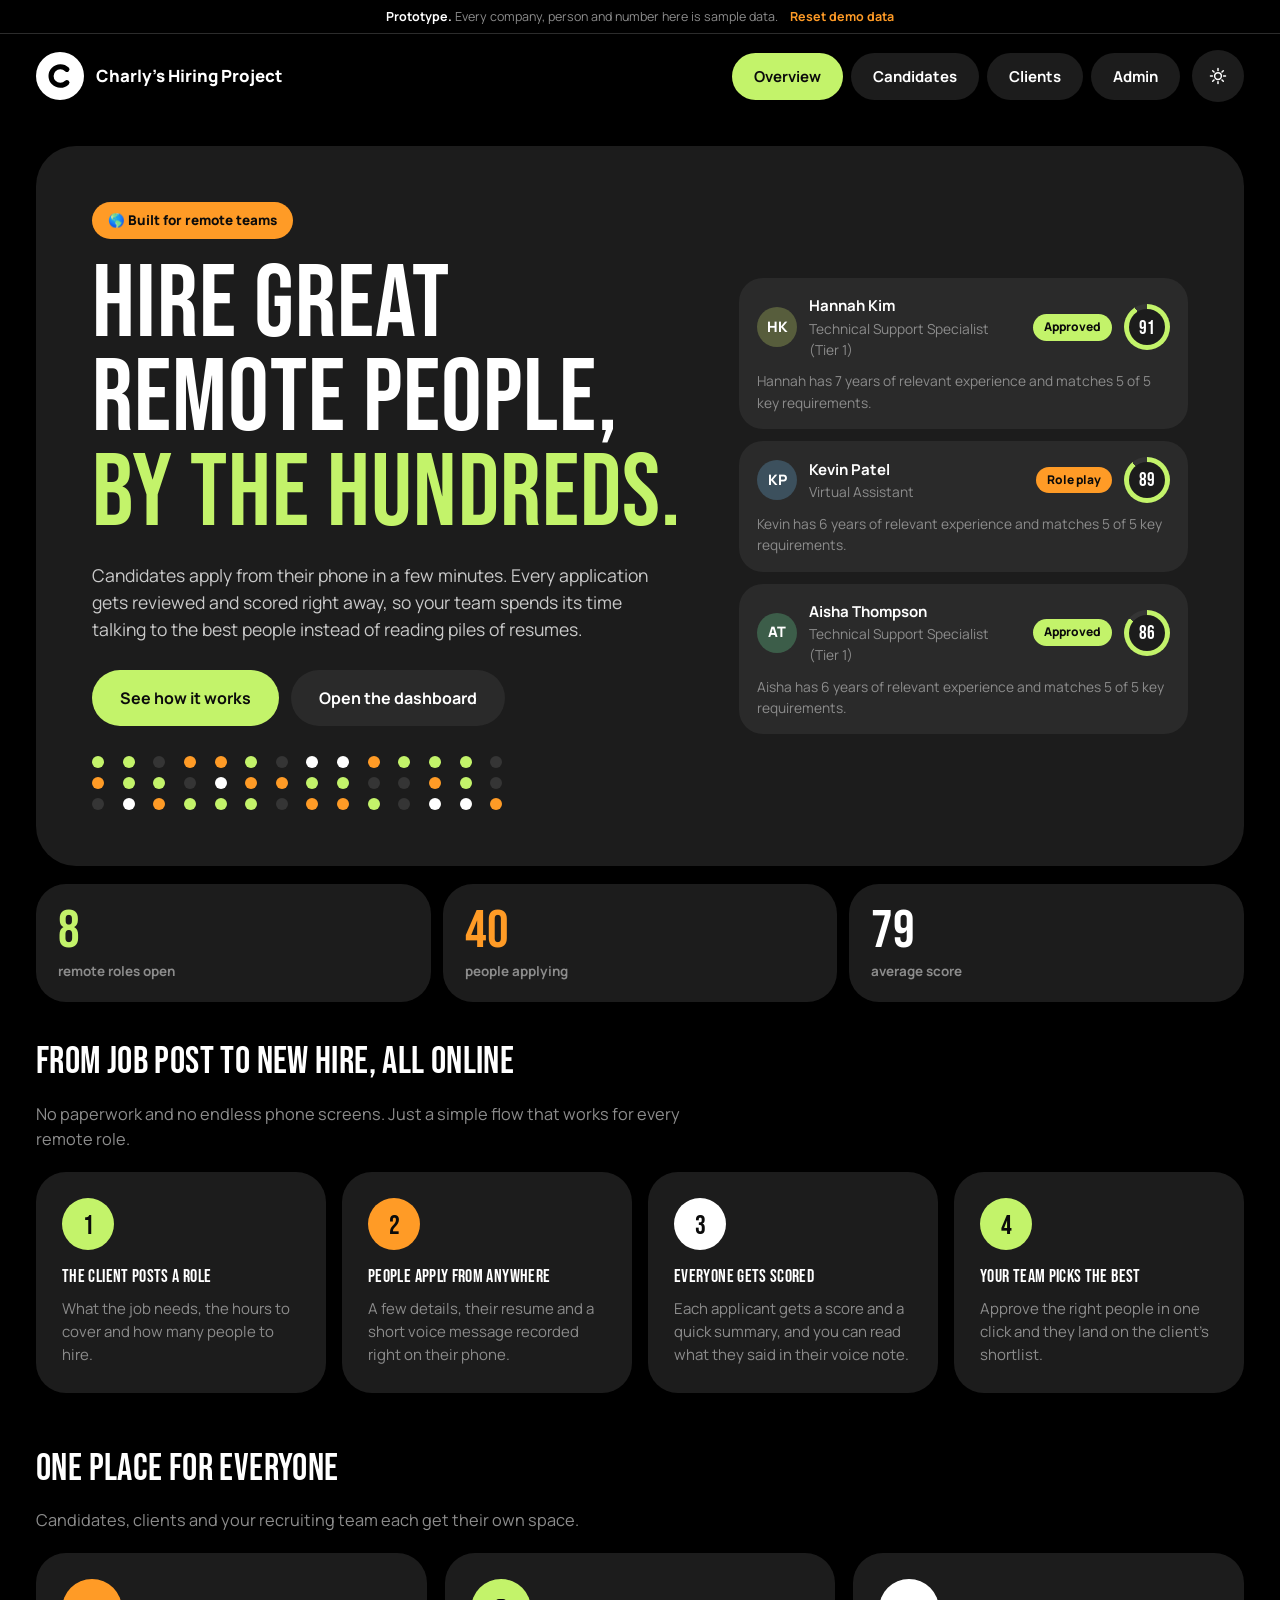
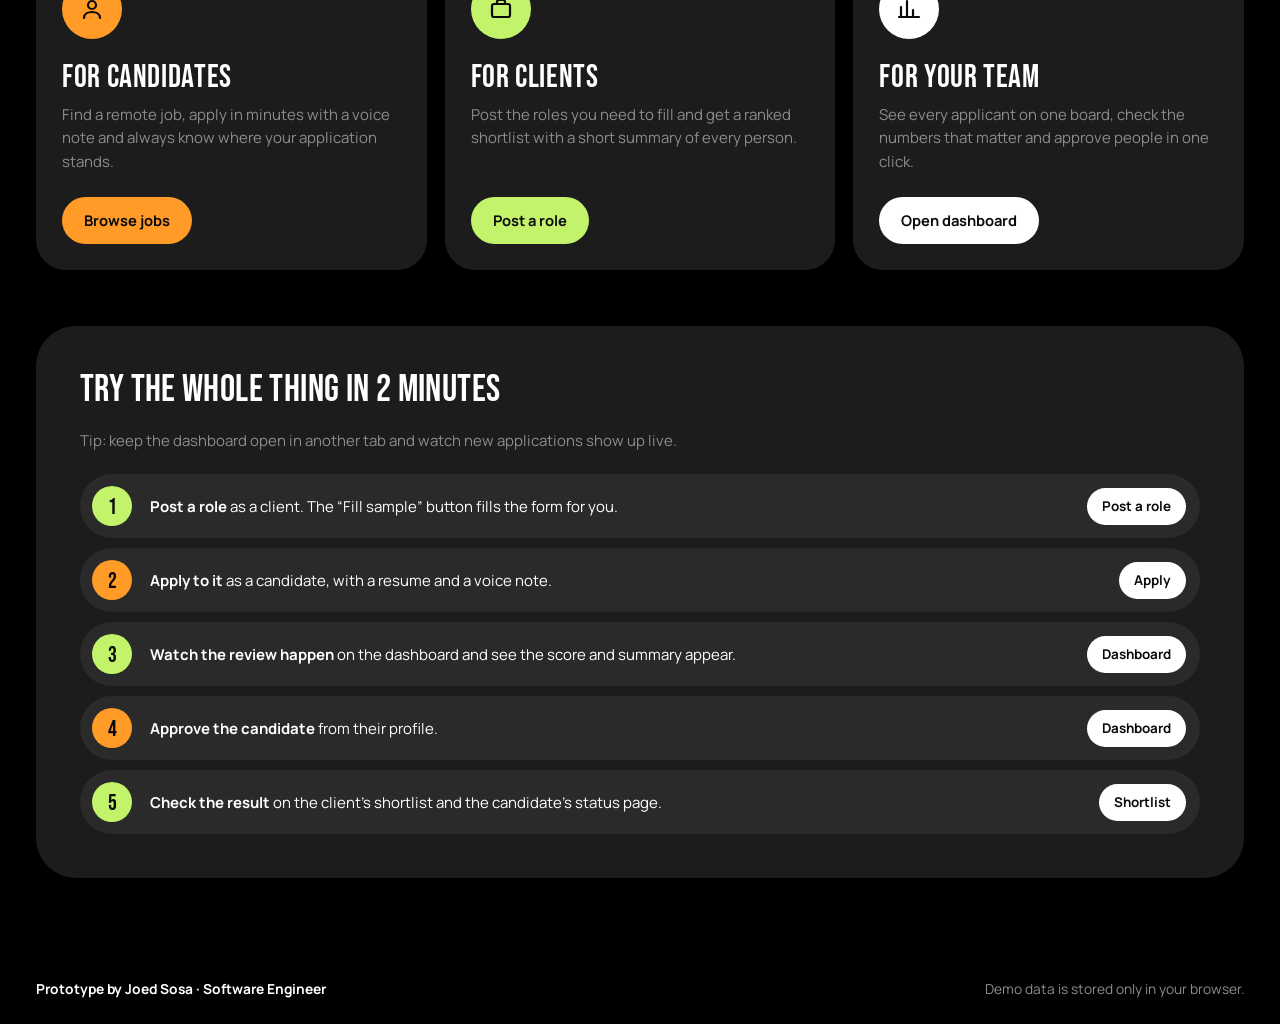
==== commit 9c7afacd: "Restyle to a bold dark dashboard look Black canvas with charcoal rounded cards, lime/orange/white ac" ====
--- a/index.html
+++ b/index.html
@@ -5,36 +5,40 @@
   <meta name="viewport" content="width=device-width, initial-scale=1">
   <meta name="description" content="Prototype of a hiring platform for remote teams, with candidate, client and admin portals.">
   <title>Hiring platform prototype</title>
-  <link rel="icon" href="assets/img/favicon.svg" type="image/svg+xml">
+  <link rel="icon" href="assets/img/favicon.svg?v=4" type="image/svg+xml">
   <link rel="preconnect" href="https://fonts.googleapis.com">
   <link rel="preconnect" href="https://fonts.gstatic.com" crossorigin>
-  <link rel="stylesheet" href="https://fonts.googleapis.com/css2?family=Plus+Jakarta+Sans:wght@400;500;600;700;800&display=swap">
-  <link rel="stylesheet" href="assets/css/styles.css">
+  <link rel="stylesheet" href="https://fonts.googleapis.com/css2?family=Bebas+Neue&family=Manrope:wght@500;600;700;800&display=swap">
+  <link rel="stylesheet" href="assets/css/styles.css?v=4">
   <script>
-    try { var t = localStorage.getItem('hireflow-theme') || (matchMedia('(prefers-color-scheme: dark)').matches ? 'dark' : 'light'); document.documentElement.setAttribute('data-theme', t); } catch (e) {}
+    try { var t = localStorage.getItem('hireflow-theme') || 'dark'; document.documentElement.setAttribute('data-theme', t); } catch (e) {}
   </script>
 </head>
 <body data-page="home">
   <main>
     <section class="hero">
-      <span class="blob" aria-hidden="true"></span>
-      <div class="container hero-grid">
-        <div>
-          <span class="eyebrow">🌎 Built for remote teams</span>
-          <h1>Hire great remote people, <span class="marker">by the hundreds.</span></h1>
-          <p class="lead">Candidates apply from their phone in a few minutes. Every application gets reviewed and scored
-            right away, so your team spends its time talking to the best people instead of reading piles of resumes.</p>
-          <div class="hero-actions">
-            <a class="btn btn-primary btn-lg" href="#demo">See how it works</a>
-            <a class="btn btn-lg" href="admin.html">Open the dashboard</a>
-          </div>
-          <div class="stats">
-            <div class="stat"><strong data-stat="positions">0</strong><span>remote roles open</span></div>
-            <div class="stat"><strong data-stat="candidates">0</strong><span>people applying</span></div>
-            <div class="stat"><strong data-stat="score">0</strong><span>average score</span></div>
+      <div class="container">
+        <div class="hero-card">
+          <div class="hero-grid">
+            <div>
+              <span class="eyebrow">🌎 Built for remote teams</span>
+              <h1>Hire great remote people, <span class="marker">by the hundreds.</span></h1>
+              <p class="lead">Candidates apply from their phone in a few minutes. Every application gets reviewed and scored
+                right away, so your team spends its time talking to the best people instead of reading piles of resumes.</p>
+              <div class="hero-actions">
+                <a class="btn btn-primary btn-lg" href="#demo">See how it works</a>
+                <a class="btn btn-lg" href="admin.html">Open the dashboard</a>
+              </div>
+              <div class="dots" id="dots" aria-hidden="true"></div>
+            </div>
+            <div class="hero-preview" aria-hidden="true" id="hero-preview"></div>
           </div>
         </div>
-        <div class="hero-preview" aria-hidden="true" id="hero-preview"></div>
+        <div class="stats">
+          <div class="stat"><strong data-stat="positions">0</strong><span>remote roles open</span></div>
+          <div class="stat"><strong data-stat="candidates">0</strong><span>people applying</span></div>
+          <div class="stat"><strong data-stat="score">0</strong><span>average score</span></div>
+        </div>
       </div>
     </section>
 
@@ -99,11 +103,11 @@
     </section>
   </main>
 
-  <script src="assets/js/config.js"></script>
-  <script src="assets/js/data.js"></script>
-  <script src="assets/js/ai.js"></script>
-  <script src="assets/js/store.js"></script>
-  <script src="assets/js/common.js"></script>
-  <script src="assets/js/home.js"></script>
+  <script src="assets/js/config.js?v=4"></script>
+  <script src="assets/js/data.js?v=4"></script>
+  <script src="assets/js/ai.js?v=4"></script>
+  <script src="assets/js/store.js?v=4"></script>
+  <script src="assets/js/common.js?v=4"></script>
+  <script src="assets/js/home.js?v=4"></script>
 </body>
 </html>
--- a/assets/css/styles.css
+++ b/assets/css/styles.css
@@ -1,75 +1,61 @@
 /* ==========================================================================
    Design tokens
+   Dark first: black canvas, charcoal cards, three accents (lime, orange, white).
    ========================================================================== */
-:root {
-  --bg: #fffaf4;
+:root, [data-theme="dark"] {
+  --bg: #000000;
+  --surface: #1c1c1c;
+  --surface-2: #2a2a2a;
+  --surface-3: #353535;
+  --border: #2c2c2c;
+  --text: #ffffff;
+  --text-2: #c9c9c9;
+  --muted: #8c8c8c;
+
+  --lime: #c3f36a;       /* fills */
+  --lime-ink: #c3f36a;   /* text on dark */
+  --lime-soft: rgba(195, 243, 106, .14);
+  --orange: #ff9b26;
+  --orange-ink: #ff9b26;
+  --orange-soft: rgba(255, 155, 38, .15);
+  --white: #ffffff;
+  --red: #ff5c4d;
+  --red-soft: rgba(255, 92, 77, .15);
+  --on-accent: #0b0b0b;  /* text on lime / orange / white fills */
+
+  --accent: var(--lime);
+  --accent-ink: var(--lime-ink);
+  --good: var(--lime-ink);
+  --ok: var(--orange-ink);
+  --low: var(--red);
+
+  --shadow: none;
+  --shadow-lg: 0 24px 60px rgba(0, 0, 0, .6);
+  --radius: 30px;
+  --radius-sm: 18px;
+  --font: "Manrope", -apple-system, BlinkMacSystemFont, "Segoe UI", Roboto, Arial, sans-serif;
+  --display: "Bebas Neue", "Oswald", Impact, "Arial Narrow", sans-serif;
+  color-scheme: dark;
+}
+
+[data-theme="light"] {
+  --bg: #e8eedd;
   --surface: #ffffff;
-  --surface-2: #f6f2fc;
-  --border: #ebe4f2;
-  --text: #1d1636;
-  --text-2: #4a4364;
-  --muted: #7b7493;
-
-  --violet: #6c47ff;
-  --violet-2: #5733f0;
-  --violet-soft: #efe9ff;
-  --coral: #ff6b57;
-  --coral-soft: #ffeae6;
-  --mint: #12a883;
-  --mint-soft: #dcf6ed;
-  --sun: #f5a400;
-  --sun-ink: #a86d00;
-  --sun-soft: #fff2d3;
-  --sky: #2a8cf0;
-  --sky-soft: #e1f0ff;
-  --red: #e5484d;
-  --red-soft: #ffe7e7;
-
-  --accent: var(--violet);
-  --accent-2: var(--violet-2);
-  --accent-soft: var(--violet-soft);
-  --good: var(--mint);
-  --good-soft: var(--mint-soft);
-  --ok: var(--sun-ink);
-  --ok-soft: var(--sun-soft);
-  --low: var(--red);
-  --low-soft: var(--red-soft);
-
-  --shadow: 0 1px 2px rgba(45, 25, 110, .05), 0 4px 14px rgba(45, 25, 110, .06);
-  --shadow-lg: 0 18px 44px rgba(45, 25, 110, .18);
-  --radius: 18px;
-  --radius-sm: 12px;
-  --font: "Plus Jakarta Sans", -apple-system, BlinkMacSystemFont, "Segoe UI", Roboto, Arial, sans-serif;
+  --surface-2: #f0f2ec;
+  --surface-3: #e2e6db;
+  --border: #e2e6db;
+  --text: #0b0b0b;
+  --text-2: #3c3c3c;
+  --muted: #727272;
+  --lime-ink: #4d7a00;
+  --lime-soft: rgba(126, 190, 20, .16);
+  --orange-ink: #b85f00;
+  --orange-soft: rgba(255, 155, 38, .18);
+  --white: #0b0b0b;      /* the "white" accent becomes black on light backgrounds */
+  --red-soft: rgba(255, 92, 77, .14);
+  --shadow: 0 1px 2px rgba(0, 0, 0, .04);
+  --shadow-lg: 0 24px 60px rgba(0, 0, 0, .18);
   color-scheme: light;
-}
-
-[data-theme="dark"] {
-  --bg: #120f1f;
-  --surface: #1b172d;
-  --surface-2: #241f3b;
-  --border: #322b50;
-  --text: #f4f1ff;
-  --text-2: #c3bcdd;
-  --muted: #9089ab;
-
-  --violet: #9278ff;
-  --violet-2: #a690ff;
-  --violet-soft: #2c2452;
-  --coral: #ff8a78;
-  --coral-soft: #3d2229;
-  --mint: #3fd1a6;
-  --mint-soft: #15342c;
-  --sun: #ffc23d;
-  --sun-ink: #ffc23d;
-  --sun-soft: #3a3016;
-  --sky: #5eaaff;
-  --sky-soft: #172b45;
-  --red: #ff6b70;
-  --red-soft: #3d1c22;
-
-  --shadow: 0 1px 2px rgba(0, 0, 0, .3), 0 4px 14px rgba(0, 0, 0, .25);
-  --shadow-lg: 0 18px 44px rgba(0, 0, 0, .55);
-  color-scheme: dark;
 }
 
 /* ==========================================================================
@@ -90,18 +76,19 @@
 }
 body.no-scroll { overflow: hidden; }
 main { flex: 1; }
-h1, h2, h3, h4 { line-height: 1.2; margin: 0 0 .5em; letter-spacing: -.02em; font-weight: 800; }
-h1 { font-size: clamp(1.9rem, 4.5vw, 3rem); }
-h2 { font-size: 1.45rem; }
-h3 { font-size: 1.08rem; font-weight: 700; }
+h1, h2, h3, h4 { line-height: 1.05; margin: 0 0 .5em; font-weight: 800; }
+h1, h2, .display { font-family: var(--display); font-weight: 400; text-transform: uppercase; letter-spacing: .01em; }
+h1 { font-size: clamp(2.6rem, 6vw, 4.2rem); }
+h2 { font-size: clamp(1.8rem, 3.4vw, 2.4rem); }
+h3 { font-size: 1.08rem; }
 p { margin: 0 0 1em; }
-a { color: var(--accent); text-decoration: none; font-weight: 600; }
+a { color: var(--accent-ink); text-decoration: none; font-weight: 700; }
 a:hover { text-decoration: underline; }
 img, svg { max-width: 100%; }
 .muted { color: var(--muted); }
 .small { font-size: .86rem; }
-.container { width: 100%; max-width: 1200px; margin: 0 auto; padding: 0 16px; }
-.section { padding: 40px 0; }
+.container { width: 100%; max-width: 1240px; margin: 0 auto; padding: 0 16px; }
+.section { padding: 28px 0; }
 .stack > * + * { margin-top: 16px; }
 .row { display: flex; gap: 12px; align-items: center; flex-wrap: wrap; }
 .row.between { justify-content: space-between; }
@@ -114,409 +101,397 @@
    ========================================================================== */
 .demo-banner {
   display: flex; gap: 12px; justify-content: center; align-items: center; flex-wrap: wrap;
-  padding: 7px 16px; font-size: .8rem; text-align: center;
-  background: var(--sun-soft); color: var(--text-2);
-}
-.demo-banner .link-btn { color: var(--sun-ink); }
-.site-header {
-  position: sticky; top: 0; z-index: 30;
-  background: color-mix(in srgb, var(--bg) 88%, transparent);
-  backdrop-filter: saturate(1.5) blur(10px);
+  padding: 7px 16px; font-size: .78rem; text-align: center; color: var(--muted); background: var(--bg);
   border-bottom: 1px solid var(--border);
 }
-.header-inner { display: flex; align-items: center; gap: 16px; min-height: 64px; }
-.brand { display: inline-flex; align-items: center; gap: 10px; font-weight: 800; font-size: 1.12rem; color: var(--text); letter-spacing: -.02em; }
+.demo-banner strong { color: var(--text); }
+.demo-banner .link-btn { color: var(--orange-ink); }
+.site-header { position: sticky; top: 0; z-index: 30; background: color-mix(in srgb, var(--bg) 90%, transparent); backdrop-filter: blur(10px); }
+.header-inner { display: flex; align-items: center; gap: 12px; min-height: 84px; }
+.brand { display: inline-flex; align-items: center; gap: 12px; font-weight: 800; font-size: 1.05rem; color: var(--text); }
 .brand:hover { text-decoration: none; }
-.main-nav { display: flex; gap: 4px; margin-left: auto; overflow-x: auto; scrollbar-width: none; }
-.main-nav a { padding: 8px 14px; border-radius: 999px; color: var(--text-2); font-weight: 600; white-space: nowrap; }
+.brand svg { width: 48px; height: 48px; }
+.main-nav { display: flex; gap: 8px; margin-left: auto; overflow-x: auto; scrollbar-width: none; }
+.main-nav a {
+  display: inline-flex; align-items: center; padding: 12px 22px; border-radius: 999px; background: var(--surface);
+  color: var(--text); font-weight: 700; white-space: nowrap;
+}
 .main-nav a:hover { background: var(--surface-2); text-decoration: none; }
-.main-nav a[aria-current="page"] { color: #fff; background: var(--text); }
-[data-theme="dark"] .main-nav a[aria-current="page"] { color: var(--bg); }
-.site-footer { border-top: 1px solid var(--border); margin-top: 48px; }
-.footer-inner { display: flex; gap: 8px 24px; justify-content: space-between; flex-wrap: wrap; padding: 22px 16px; font-size: .88rem; }
-
-@media (max-width: 640px) {
-  .header-inner { flex-wrap: wrap; gap: 0 8px; padding-top: 8px; }
-  .main-nav { order: 3; width: 100%; margin: 4px -4px 8px; }
+.main-nav a[aria-current="page"] { background: var(--lime); color: var(--on-accent); }
+.site-footer { margin-top: 48px; }
+.footer-inner { display: flex; gap: 8px 24px; justify-content: space-between; flex-wrap: wrap; padding: 24px 16px; font-size: .86rem; color: var(--muted); }
+.footer-inner > :first-child { color: var(--text); font-weight: 700; }
+
+@media (max-width: 720px) {
+  .header-inner { flex-wrap: wrap; gap: 0 8px; padding-top: 10px; min-height: 0; }
+  .brand svg { width: 40px; height: 40px; }
+  .main-nav { order: 3; width: 100%; margin: 10px 0 10px; }
+  .main-nav a { padding: 10px 16px; }
   .brand { margin-right: auto; }
 }
 
-/* Colored page banner, one color story per portal */
-.page-head {
-  position: relative; overflow: hidden; margin: 24px 0 24px; padding: 32px 28px; border-radius: 24px; color: #fff;
-  background: linear-gradient(120deg, var(--head-a), var(--head-b));
-}
-.page-head::after {
-  content: ""; position: absolute; right: -60px; top: -80px; width: 260px; height: 260px; border-radius: 50%;
-  background: rgba(255, 255, 255, .14); pointer-events: none;
-}
-.page-head::before {
-  content: ""; position: absolute; right: 140px; bottom: -90px; width: 180px; height: 180px; border-radius: 50%;
-  background: rgba(255, 255, 255, .1); pointer-events: none;
-}
-.page-head h1 { margin-bottom: 8px; }
-.page-head p { color: rgba(255, 255, 255, .9); max-width: 640px; margin: 0; font-size: 1.02rem; }
-.page-head > * { position: relative; z-index: 1; }
-.page-head .field label { color: rgba(255, 255, 255, .9); }
-.page-head select { border-color: transparent; }
-[data-page="candidate"] .page-head { --head-a: #ff6b57; --head-b: #ffa83d; }
-[data-page="client"] .page-head { --head-a: #0fa67f; --head-b: #2a8cf0; }
-[data-page="admin"] .page-head { --head-a: #5a35f0; --head-b: #c84fd8; }
-[data-theme="dark"] [data-page] .page-head { filter: saturate(.9) brightness(.92); }
+/* Page title row: big condensed title, plain background */
+.page-head { display: flex; gap: 16px; align-items: flex-end; justify-content: space-between; flex-wrap: wrap; margin: 20px 0 24px; }
+.page-head h1 { margin: 0 0 6px; }
+.page-head p { color: var(--muted); max-width: 620px; margin: 0; }
+.page-head .field label { color: var(--muted); }
 
 /* ==========================================================================
    Components
    ========================================================================== */
 .btn {
   display: inline-flex; align-items: center; justify-content: center; gap: 8px;
-  padding: 10px 18px; border-radius: 999px; border: 1.5px solid var(--border);
-  background: var(--surface); color: var(--text); font: inherit; font-weight: 700; font-size: .92rem;
-  cursor: pointer; transition: background .15s, border-color .15s, transform .1s, box-shadow .15s; white-space: nowrap;
-}
-.btn:hover { background: var(--surface-2); text-decoration: none; }
+  padding: 12px 22px; border-radius: 999px; border: 0;
+  background: var(--surface-2); color: var(--text); font: inherit; font-weight: 700; font-size: .92rem;
+  cursor: pointer; transition: background .15s, transform .1s, filter .15s; white-space: nowrap;
+}
+.btn:hover { background: var(--surface-3); text-decoration: none; }
 .btn:active { transform: translateY(1px); }
-.btn:disabled { opacity: .5; cursor: not-allowed; }
-.btn-primary { background: var(--accent); border-color: var(--accent); color: #fff; box-shadow: 0 6px 16px color-mix(in srgb, var(--accent) 35%, transparent); }
-.btn-primary:hover { background: var(--accent-2); border-color: var(--accent-2); }
-.btn-good { background: var(--mint); border-color: var(--mint); color: #fff; box-shadow: 0 6px 16px color-mix(in srgb, var(--mint) 35%, transparent); }
-.btn-good:hover { filter: brightness(1.06); background: var(--mint); }
-.btn-coral { background: var(--coral); border-color: var(--coral); color: #fff; }
-.btn-coral:hover { filter: brightness(1.05); background: var(--coral); }
+.btn:disabled { opacity: .4; cursor: not-allowed; }
+.btn-primary, .btn-good { background: var(--lime); color: var(--on-accent); }
+.btn-primary:hover, .btn-good:hover { background: var(--lime); filter: brightness(1.08); }
+.btn-coral { background: var(--orange); color: var(--on-accent); }
+.btn-coral:hover { background: var(--orange); filter: brightness(1.08); }
 .btn-danger { color: var(--red); }
 .btn-danger:hover { background: var(--red-soft); }
-.btn-light { background: #fff; border-color: #fff; color: #1d1636; }
-.btn-light:hover { background: rgba(255, 255, 255, .88); }
-.btn-ghost-light { background: transparent; border-color: rgba(255, 255, 255, .6); color: #fff; }
-.btn-ghost-light:hover { background: rgba(255, 255, 255, .14); }
-.btn-sm { padding: 7px 13px; font-size: .84rem; }
-.btn-lg { padding: 13px 24px; font-size: 1rem; }
+.btn-light { background: #fff; color: #0b0b0b; }
+.btn-light:hover { background: #fff; filter: brightness(.92); }
+.btn-sm { padding: 8px 15px; font-size: .84rem; }
+.btn-lg { padding: 16px 28px; font-size: 1rem; }
 .icon-btn {
-  display: inline-grid; place-items: center; width: 40px; height: 40px; border-radius: 50%;
-  border: 1.5px solid var(--border); background: var(--surface); color: var(--text-2); cursor: pointer; font: inherit;
+  display: inline-grid; place-items: center; width: 52px; height: 52px; border-radius: 50%; border: 0;
+  background: var(--surface); color: var(--text); cursor: pointer; font: inherit; flex: none;
 }
 .icon-btn:hover { background: var(--surface-2); }
-.link-btn { background: none; border: 0; padding: 0; color: var(--accent); font: inherit; font-weight: 700; cursor: pointer; }
+.link-btn { background: none; border: 0; padding: 0; color: var(--accent-ink); font: inherit; font-weight: 700; cursor: pointer; }
 .link-btn:hover { text-decoration: underline; }
 
-.card { background: var(--surface); border: 1px solid var(--border); border-radius: var(--radius); box-shadow: var(--shadow); padding: 22px; }
-.card-title { display: flex; align-items: center; justify-content: space-between; gap: 12px; margin-bottom: 12px; }
+.card { background: var(--surface); border-radius: var(--radius); box-shadow: var(--shadow); padding: 26px; }
+.card-title { display: flex; align-items: center; justify-content: space-between; gap: 12px; margin-bottom: 16px; }
+.card-title h3, .card > h3 { font-family: var(--display); font-weight: 400; font-size: 1.6rem; text-transform: uppercase; letter-spacing: .02em; margin: 0 0 10px; }
 .card-title h3 { margin: 0; }
 .grid { display: grid; gap: 18px; }
 .grid-2 { grid-template-columns: repeat(auto-fit, minmax(300px, 1fr)); }
-.grid-3 { grid-template-columns: repeat(auto-fit, minmax(260px, 1fr)); }
-.grid-4 { grid-template-columns: repeat(auto-fit, minmax(190px, 1fr)); }
-
+.grid-3 { grid-template-columns: repeat(auto-fit, minmax(270px, 1fr)); }
+.grid-4 { grid-template-columns: repeat(auto-fit, minmax(210px, 1fr)); }
+
+/* Solid pills: lime, orange or white with dark text */
 .badge {
-  display: inline-flex; align-items: center; gap: 5px; padding: 3px 10px; border-radius: 999px;
-  font-size: .76rem; font-weight: 700; background: var(--surface-2); color: var(--text-2); white-space: nowrap;
-}
-.badge.stage-applied { background: var(--sky-soft); color: var(--sky); }
-.badge.stage-screened { background: var(--violet-soft); color: var(--violet); }
-.badge.stage-roleplay { background: var(--sun-soft); color: var(--sun-ink); }
-.badge.stage-interview { background: var(--coral-soft); color: var(--coral); }
-.badge.stage-approved, .badge.tone-good { background: var(--mint-soft); color: var(--mint); }
-.badge.stage-declined, .badge.tone-low { background: var(--red-soft); color: var(--red); }
-.badge.tone-ok { background: var(--sun-soft); color: var(--sun-ink); }
-.badge.new { background: var(--coral); color: #fff; }
-/* Category colors */
-.badge.c-0 { background: var(--violet-soft); color: var(--violet); }
-.badge.c-1 { background: var(--coral-soft); color: var(--coral); }
-.badge.c-2 { background: var(--mint-soft); color: var(--mint); }
-.badge.c-3 { background: var(--sky-soft); color: var(--sky); }
-.badge.c-4 { background: var(--sun-soft); color: var(--sun-ink); }
+  display: inline-flex; align-items: center; gap: 5px; padding: 4px 11px; border-radius: 999px;
+  font-size: .75rem; font-weight: 800; background: var(--surface-2); color: var(--text); white-space: nowrap;
+}
+.badge.stage-screened, .badge.stage-approved, .badge.tone-good, .badge.c-0, .badge.c-3 { background: var(--lime); color: var(--on-accent); }
+.badge.stage-roleplay, .badge.tone-ok, .badge.new, .badge.c-1, .badge.c-4 { background: var(--orange); color: var(--on-accent); }
+.badge.stage-applied, .badge.stage-interview, .badge.c-2 { background: #fff; color: #0b0b0b; }
+[data-theme="light"] .badge.stage-applied, [data-theme="light"] .badge.stage-interview, [data-theme="light"] .badge.c-2 { background: #0b0b0b; color: #fff; }
+.badge.stage-declined, .badge.tone-low { background: var(--red); color: #fff; }
 
 .chips { display: flex; flex-wrap: wrap; gap: 6px; }
-.chip { padding: 4px 11px; border-radius: 999px; border: 1px solid var(--border); font-size: .8rem; color: var(--text-2); background: var(--surface); }
-.chip.ok { border-color: transparent; background: var(--mint-soft); color: var(--mint); font-weight: 600; }
-.chip.miss { border-style: dashed; color: var(--muted); }
-
-/* Little colored info tags (region, type, pay, headcount) */
+.chip { padding: 5px 12px; border-radius: 999px; font-size: .8rem; color: var(--text-2); background: var(--surface-2); font-weight: 600; }
+.chip.ok { background: var(--lime-soft); color: var(--lime-ink); }
+.chip.miss { background: transparent; box-shadow: inset 0 0 0 1.5px var(--surface-3); color: var(--muted); }
+
+/* Info tags: dark pills with a colored icon */
 .tags { display: flex; flex-wrap: wrap; gap: 6px; }
-.tag { display: inline-flex; align-items: center; gap: 6px; padding: 4px 10px; border-radius: 10px; font-size: .8rem; font-weight: 600; }
+.tag { display: inline-flex; align-items: center; gap: 7px; padding: 6px 12px; border-radius: 999px; font-size: .8rem; font-weight: 700; background: var(--surface-2); color: var(--text); }
 .tag svg { width: 14px; height: 14px; flex: none; }
-.tag.sky { background: var(--sky-soft); color: var(--sky); }
-.tag.violet { background: var(--violet-soft); color: var(--violet); }
-.tag.mint { background: var(--mint-soft); color: var(--mint); }
-.tag.sun { background: var(--sun-soft); color: var(--sun-ink); }
-.tag.coral { background: var(--coral-soft); color: var(--coral); }
+.tag.sky svg, .tag.violet svg { color: var(--white); }
+.tag.mint svg { color: var(--lime-ink); }
+.tag.sun svg, .tag.coral svg { color: var(--orange-ink); }
 
 .avatar {
-  --size: 38px;
+  --size: 40px;
   display: inline-grid; place-items: center; flex: none; width: var(--size); height: var(--size); border-radius: 50%;
-  background: hsl(var(--h) 85% 88%); color: hsl(var(--h) 55% 30%); font-weight: 800; font-size: calc(var(--size) * .37);
-}
-[data-theme="dark"] .avatar { background: hsl(var(--h) 40% 28%); color: hsl(var(--h) 80% 85%); }
-
-.tabs { display: inline-flex; gap: 4px; padding: 5px; margin-bottom: 22px; border-radius: 999px; background: var(--surface-2); max-width: 100%; overflow-x: auto; scrollbar-width: none; }
+  background: hsl(var(--h) 22% 30%); color: #fff; font-weight: 800; font-size: calc(var(--size) * .36);
+  box-shadow: 0 0 0 2px var(--surface);
+}
+[data-theme="light"] .avatar { background: hsl(var(--h) 30% 86%); color: hsl(var(--h) 40% 22%); }
+
+.tabs { display: inline-flex; gap: 8px; margin-bottom: 22px; max-width: 100%; overflow-x: auto; scrollbar-width: none; }
 .tab {
-  padding: 9px 18px; border: 0; background: none; font: inherit; font-weight: 700; color: var(--muted);
+  padding: 12px 22px; border: 0; background: var(--surface); font: inherit; font-weight: 700; color: var(--muted);
   border-radius: 999px; cursor: pointer; white-space: nowrap;
 }
 .tab:hover { color: var(--text); }
-.tab[aria-selected="true"] { color: var(--text); background: var(--surface); box-shadow: var(--shadow); }
-.count { display: inline-block; min-width: 20px; padding: 0 6px; margin-left: 4px; border-radius: 999px; background: var(--coral); font-size: .72rem; color: #fff; text-align: center; }
-.count:empty, .count.zero { background: var(--border); color: var(--text-2); }
-
-.empty { text-align: center; padding: 44px 16px; color: var(--muted); border: 2px dashed var(--border); border-radius: var(--radius); background: var(--surface); }
+.tab[aria-selected="true"] { color: var(--on-accent); background: #fff; }
+[data-theme="light"] .tab[aria-selected="true"] { background: #0b0b0b; color: #fff; }
+.count { display: inline-grid; place-items: center; min-width: 22px; height: 22px; padding: 0 6px; margin-left: 6px; border-radius: 999px; background: var(--orange); font-size: .72rem; color: var(--on-accent); font-weight: 800; }
+.count.zero { background: var(--surface-3); color: var(--text-2); }
+
+.empty { text-align: center; padding: 44px 16px; color: var(--muted); border-radius: var(--radius); background: var(--surface); }
 
 /* Forms */
 .form { display: grid; gap: 18px; }
-.form h3 { display: flex; align-items: center; gap: 10px; margin: 6px 0 0; }
-.form h3 .num { display: inline-grid; place-items: center; width: 28px; height: 28px; border-radius: 50%; background: var(--violet-soft); color: var(--violet); font-size: .85rem; }
+.form h3 { display: flex; align-items: center; gap: 12px; margin: 8px 0 0; font-family: var(--display); font-weight: 400; font-size: 1.5rem; text-transform: uppercase; letter-spacing: .02em; }
+.form h3 .num { display: inline-grid; place-items: center; width: 34px; height: 34px; border-radius: 50%; background: var(--lime); color: var(--on-accent); font-family: var(--font); font-weight: 800; font-size: .9rem; }
+.form h3 .small { font-family: var(--font); text-transform: none; letter-spacing: 0; }
 .form-grid { display: grid; gap: 16px; grid-template-columns: repeat(auto-fit, minmax(220px, 1fr)); }
-.field { display: grid; gap: 6px; }
+.field { display: grid; gap: 7px; }
 .field > label, .field > .label { font-weight: 700; font-size: .88rem; }
 .field .hint { font-size: .8rem; color: var(--muted); }
 input[type="text"], input[type="email"], input[type="tel"], input[type="number"], input[type="search"], select, textarea {
-  width: 100%; padding: 11px 14px; border-radius: var(--radius-sm); border: 1.5px solid var(--border);
-  background: var(--surface); color: var(--text); font: inherit; font-size: 16px; /* 16px avoids iOS zoom */
-}
-textarea { resize: vertical; min-height: 96px; }
+  width: 100%; padding: 13px 18px; border-radius: 999px; border: 0;
+  background: var(--surface-2); color: var(--text); font: inherit; font-weight: 600; font-size: 16px; /* 16px avoids iOS zoom */
+}
+textarea { resize: vertical; min-height: 110px; border-radius: var(--radius-sm); }
+select { appearance: none; padding-right: 42px; cursor: pointer;
+  background-image: url("data:image/svg+xml,%3Csvg xmlns='http://www.w3.org/2000/svg' width='14' height='14' viewBox='0 0 24 24' fill='none' stroke='%23999' stroke-width='2.5' stroke-linecap='round'%3E%3Cpath d='m6 9 6 6 6-6'/%3E%3C/svg%3E");
+  background-repeat: no-repeat; background-position: right 18px center; }
+input::placeholder, textarea::placeholder { color: var(--muted); font-weight: 500; }
 input:focus, select:focus, textarea:focus, .btn:focus-visible, .tab:focus-visible, .icon-btn:focus-visible {
-  outline: 3px solid color-mix(in srgb, var(--accent) 40%, transparent); outline-offset: 1px; border-color: var(--accent);
+  outline: 2px solid var(--lime); outline-offset: 2px;
 }
 .check-group { display: flex; flex-wrap: wrap; gap: 8px; }
-.check { display: inline-flex; align-items: center; gap: 8px; padding: 8px 14px; border: 1.5px solid var(--border); border-radius: 999px; cursor: pointer; font-size: .88rem; background: var(--surface); font-weight: 600; }
-.check:has(input:checked) { border-color: var(--violet); background: var(--violet-soft); color: var(--violet); }
-.check input { accent-color: var(--violet); margin: 0; }
-.file-drop {
-  display: flex; align-items: center; gap: 12px; flex-wrap: wrap; padding: 16px; border: 2px dashed var(--border);
-  border-radius: var(--radius-sm); background: var(--surface-2);
-}
+.check { display: inline-flex; align-items: center; gap: 8px; padding: 10px 16px; border-radius: 999px; cursor: pointer; font-size: .88rem; background: var(--surface-2); font-weight: 700; }
+.check:has(input:checked) { background: var(--lime); color: var(--on-accent); }
+.check input { accent-color: #0b0b0b; margin: 0; }
+.file-drop { display: flex; align-items: center; gap: 12px; flex-wrap: wrap; padding: 18px; border-radius: var(--radius-sm); background: var(--surface-2); }
+.file-drop .btn { background: var(--surface-3); }
 .form-actions { display: flex; gap: 12px; justify-content: flex-end; flex-wrap: wrap; }
 
 /* Filters bar */
 .filters { display: grid; gap: 10px; grid-template-columns: 2fr repeat(3, 1fr); margin-bottom: 16px; }
+.filters input, .filters select { background-color: var(--surface); }
 @media (max-width: 760px) { .filters { grid-template-columns: 1fr 1fr; } .filters > :first-child { grid-column: 1 / -1; } }
 .filters.filters-2 { grid-template-columns: 1fr 1fr; }
 @media (max-width: 560px) { .filters.filters-2 { grid-template-columns: 1fr; } }
 
 /* Position card */
-.position-card { display: flex; flex-direction: column; gap: 12px; border-top: 5px solid var(--card-color, var(--violet)); transition: transform .15s, box-shadow .15s; }
-.position-card:hover { transform: translateY(-3px); box-shadow: var(--shadow-lg); }
-.position-card h3 { margin: 0; font-size: 1.12rem; }
-.position-card .company { font-size: .86rem; color: var(--muted); font-weight: 600; }
-.position-card .schedule { font-size: .85rem; color: var(--text-2); }
-.position-card .actions { margin-top: auto; display: flex; gap: 8px; justify-content: space-between; align-items: center; }
-.position-card.c-0 { --card-color: var(--violet); }
-.position-card.c-1 { --card-color: var(--coral); }
-.position-card.c-2 { --card-color: var(--mint); }
-.position-card.c-3 { --card-color: var(--sky); }
-.position-card.c-4 { --card-color: var(--sun); }
+.position-card { display: flex; flex-direction: column; gap: 12px; transition: transform .15s; position: relative; overflow: hidden; }
+.position-card:hover { transform: translateY(-3px); }
+.position-card h3 { margin: 4px 0 0; font-size: 1.2rem; line-height: 1.25; }
+.position-card .company { font-size: .86rem; color: var(--muted); font-weight: 700; }
+.position-card .schedule { font-size: .86rem; color: var(--text-2); }
+.position-card .actions { margin-top: auto; padding-top: 6px; display: flex; gap: 8px; justify-content: space-between; align-items: center; }
+.position-card.c-0, .position-card.c-3 { --card-color: var(--lime); }
+.position-card.c-1, .position-card.c-4 { --card-color: var(--orange); }
+.position-card.c-2 { --card-color: var(--white); }
 .is-highlight { animation: highlight 2.4s ease; }
-@keyframes highlight { 0%, 30% { box-shadow: 0 0 0 4px var(--coral); } 100% { box-shadow: var(--shadow); } }
+@keyframes highlight { 0%, 30% { box-shadow: 0 0 0 3px var(--lime); } 100% { box-shadow: none; } }
 
 /* Score visuals */
 .score-ring {
-  --size: 56px; --p: 0; --c: var(--accent);
+  --size: 56px; --p: 0; --c: var(--lime);
   width: var(--size); height: var(--size); flex: none; border-radius: 50%; display: inline-grid; place-items: center;
-  background: conic-gradient(var(--c) calc(var(--p) * 1%), var(--surface-2) 0);
+  background: conic-gradient(var(--c) calc(var(--p) * 1%), var(--surface-3) 0);
 }
 .score-ring > span {
   width: calc(var(--size) - 10px); height: calc(var(--size) - 10px); border-radius: 50%; background: var(--surface);
-  display: grid; place-items: center; font-weight: 800; font-size: calc(var(--size) * .3);
-}
-.score-ring.tone-good { --c: var(--mint); }
-.score-ring.tone-ok { --c: var(--sun); }
+  display: grid; place-items: center; font-family: var(--display); font-size: calc(var(--size) * .42); line-height: 1; padding-top: .08em;
+}
+.score-ring.tone-good { --c: var(--lime); }
+.score-ring.tone-ok { --c: var(--orange); }
 .score-ring.tone-low { --c: var(--red); }
-.score-bar + .score-bar { margin-top: 12px; }
-.score-bar-head { display: flex; justify-content: space-between; font-size: .86rem; margin-bottom: 5px; font-weight: 600; }
-.bar-track { height: 9px; background: var(--surface-2); border-radius: 999px; overflow: hidden; }
-.bar-fill { height: 100%; border-radius: 999px; background: var(--violet); transition: width .6s ease; }
-.bar-fill.tone-good { background: linear-gradient(90deg, #12a883, #3fd1a6); }
-.bar-fill.tone-ok { background: linear-gradient(90deg, #f5a400, #ffc85a); }
-.bar-fill.tone-low { background: linear-gradient(90deg, #e5484d, #ff8a78); }
+.score-bar + .score-bar { margin-top: 14px; }
+.score-bar-head { display: flex; justify-content: space-between; font-size: .86rem; margin-bottom: 6px; font-weight: 700; }
+.bar-track { height: 12px; background: var(--surface-2); border-radius: 999px; overflow: hidden; }
+.bar-fill { height: 100%; border-radius: 999px; background: var(--lime); transition: width .6s ease; }
+.bar-fill.tone-good { background: var(--lime); }
+.bar-fill.tone-ok { background: var(--orange); }
+.bar-fill.tone-low { background: var(--red); }
 .ai-summary { margin: 0; padding-left: 18px; color: var(--text-2); }
-.ai-summary li + li { margin-top: 5px; }
-.ai-summary li::marker { color: var(--violet); }
-.ai-label { display: inline-flex; align-items: center; gap: 6px; font-size: .74rem; font-weight: 800; letter-spacing: .06em; text-transform: uppercase; color: var(--violet); }
+.ai-summary li + li { margin-top: 6px; }
+.ai-summary li::marker { color: var(--lime-ink); }
+.ai-label { display: inline-flex; align-items: center; gap: 6px; font-family: var(--display); font-size: 1.15rem; letter-spacing: .04em; text-transform: uppercase; color: var(--text); }
 
 /* Stage tracker */
 .tracker { list-style: none; margin: 0 0 4px; padding: 0; display: grid; grid-auto-flow: column; grid-auto-columns: 1fr; }
-.tracker li { position: relative; display: grid; justify-items: center; text-align: center; gap: 4px; padding: 0 4px; }
-.tracker li::before {
-  content: ""; position: absolute; top: 10px; left: -50%; width: 100%; height: 4px; border-radius: 4px; background: var(--border); z-index: 0;
-}
+.tracker li { position: relative; display: grid; justify-items: center; text-align: center; gap: 5px; padding: 0 4px; }
+.tracker li::before { content: ""; position: absolute; top: 11px; left: -50%; width: 100%; height: 4px; border-radius: 4px; background: var(--surface-3); z-index: 0; }
 .tracker li:first-child::before { display: none; }
-.tracker .dot { width: 24px; height: 24px; border-radius: 50%; border: 3px solid var(--border); background: var(--surface); z-index: 1; }
-.tracker .t-label { font-size: .8rem; font-weight: 700; color: var(--muted); }
+.tracker .dot { width: 26px; height: 26px; border-radius: 50%; background: var(--surface-3); z-index: 1; }
+.tracker .t-label { font-size: .8rem; font-weight: 800; color: var(--muted); }
 .tracker .t-date { font-size: .72rem; color: var(--muted); min-height: 1em; }
-.tracker li.is-done::before, .tracker li.is-current::before, .tracker li.is-declined::before { background: var(--violet); }
-.tracker li.is-done .dot { background: var(--violet); border-color: var(--violet); }
+.tracker li.is-done::before, .tracker li.is-current::before, .tracker li.is-declined::before { background: var(--lime); }
+.tracker li.is-done .dot { background: var(--lime); }
 .tracker li.is-done .t-label { color: var(--text); }
-.tracker li.is-current .dot { border-color: var(--violet); box-shadow: 0 0 0 5px var(--violet-soft); }
-.tracker li.is-current .t-label { color: var(--violet); }
-.tracker li.is-skipped::before, .tracker li.is-skipped + li::before { background: color-mix(in srgb, var(--violet) 35%, var(--border)); }
-.tracker li.is-skipped .dot { border-style: dashed; border-color: color-mix(in srgb, var(--violet) 45%, var(--border)); }
-.tracker li.is-final::before { background: var(--mint); }
-.tracker li.is-final .dot { background: var(--mint); border-color: var(--mint); box-shadow: 0 0 0 5px var(--mint-soft); }
-.tracker li.is-final .t-label { color: var(--mint); }
-.tracker li.is-declined .dot { background: var(--red); border-color: var(--red); }
+.tracker li.is-current .dot { background: var(--orange); box-shadow: 0 0 0 6px var(--orange-soft); }
+.tracker li.is-current .t-label { color: var(--orange-ink); }
+.tracker li.is-skipped::before, .tracker li.is-skipped + li::before { background: color-mix(in srgb, var(--lime) 35%, var(--surface-3)); }
+.tracker li.is-skipped .dot { background: transparent; box-shadow: inset 0 0 0 2px var(--surface-3); }
+.tracker li.is-final::before { background: var(--lime); }
+.tracker li.is-final .dot { background: var(--lime); box-shadow: 0 0 0 6px var(--lime-soft); }
+.tracker li.is-final .t-label { color: var(--lime-ink); }
+.tracker li.is-declined .dot { background: var(--red); }
 .tracker li.is-declined .t-label { color: var(--red); }
 @media (max-width: 560px) {
   .tracker { grid-auto-flow: row; gap: 14px; }
-  .tracker li { grid-template-columns: 24px 1fr auto; justify-items: start; text-align: left; gap: 10px; align-items: center; }
-  .tracker li::before { top: -14px; left: 10px; width: 4px; height: 16px; }
-}
-
-/* Kanban: one color per stage */
-.kanban { display: grid; grid-auto-flow: column; grid-auto-columns: minmax(255px, 1fr); gap: 14px; overflow-x: auto; padding-bottom: 8px; }
-.kanban-col {
-  --stage: var(--violet); --stage-soft: var(--violet-soft);
-  background: color-mix(in srgb, var(--stage-soft) 55%, var(--surface-2)); border-radius: var(--radius); padding: 10px;
-  min-height: 200px; display: flex; flex-direction: column; gap: 8px; border-top: 5px solid var(--stage);
-}
-.kanban-col[data-stage="applied"] { --stage: var(--sky); --stage-soft: var(--sky-soft); }
-.kanban-col[data-stage="screened"] { --stage: var(--violet); --stage-soft: var(--violet-soft); }
-.kanban-col[data-stage="roleplay"] { --stage: var(--sun); --stage-soft: var(--sun-soft); }
-.kanban-col[data-stage="interview"] { --stage: var(--coral); --stage-soft: var(--coral-soft); }
-.kanban-col[data-stage="approved"] { --stage: var(--mint); --stage-soft: var(--mint-soft); }
-.kanban-col[data-stage="declined"] { --stage: var(--red); --stage-soft: var(--red-soft); }
+  .tracker li { grid-template-columns: 26px 1fr auto; justify-items: start; text-align: left; gap: 10px; align-items: center; }
+  .tracker li::before { top: -14px; left: 11px; width: 4px; height: 16px; }
+}
+
+/* Kanban */
+.kanban { display: grid; grid-auto-flow: column; grid-auto-columns: minmax(260px, 1fr); gap: 14px; overflow-x: auto; padding-bottom: 8px; }
+.kanban-col { --stage: var(--lime); background: var(--surface); border-radius: var(--radius); padding: 14px; min-height: 220px; display: flex; flex-direction: column; gap: 10px; }
+.kanban-col[data-stage="applied"] { --stage: var(--white); }
+.kanban-col[data-stage="screened"] { --stage: var(--lime); }
+.kanban-col[data-stage="roleplay"] { --stage: var(--orange); }
+.kanban-col[data-stage="interview"] { --stage: var(--white); }
+.kanban-col[data-stage="approved"] { --stage: var(--lime); }
+.kanban-col[data-stage="declined"] { --stage: var(--red); }
 .kanban-col.drag-over { outline: 2px dashed var(--stage); outline-offset: -2px; }
-.kanban-head { display: flex; justify-content: space-between; align-items: center; padding: 4px 4px 6px; font-weight: 800; font-size: .9rem; }
-.kanban-head .count { background: var(--stage); }
+.kanban-head { display: flex; justify-content: space-between; align-items: center; padding: 6px 8px 8px; font-family: var(--display); font-size: 1.35rem; letter-spacing: .03em; text-transform: uppercase; }
+.kanban-head > span:first-child { display: inline-flex; align-items: center; gap: 10px; }
+.kanban-head > span:first-child::before { content: ""; width: 12px; height: 12px; border-radius: 50%; background: var(--stage); }
+.kanban-head .count { background: var(--stage); color: var(--on-accent); font-family: var(--font); }
+[data-theme="light"] .kanban-col[data-stage="applied"] .count, [data-theme="light"] .kanban-col[data-stage="interview"] .count { color: #fff; }
+.kanban-col[data-stage="declined"] .count { color: #fff; }
 .kanban-list { display: flex; flex-direction: column; gap: 8px; max-height: 70vh; overflow-y: auto; }
 .k-card {
   display: grid; grid-template-columns: auto 1fr auto; gap: 10px; align-items: center; text-align: left; width: 100%;
-  padding: 11px; border-radius: var(--radius-sm); background: var(--surface); border: 1.5px solid transparent;
-  font: inherit; color: inherit; cursor: pointer; box-shadow: var(--shadow); transition: border-color .15s, transform .1s;
-}
-.k-card:hover { border-color: var(--violet); transform: translateY(-1px); }
-.k-card .name { font-weight: 700; font-size: .9rem; line-height: 1.3; }
+  padding: 12px; border-radius: var(--radius-sm); background: var(--surface-2); border: 0;
+  font: inherit; color: inherit; cursor: pointer; transition: background .15s, transform .1s;
+}
+.k-card:hover { background: var(--surface-3); transform: translateY(-1px); }
+.k-card .name { font-weight: 800; font-size: .9rem; line-height: 1.3; }
 .k-card .sub { font-size: .78rem; color: var(--muted); line-height: 1.3; }
-.k-card.is-new { border-color: var(--coral); box-shadow: 0 0 0 4px var(--coral-soft); }
-.mini-score { font-weight: 800; font-size: .85rem; padding: 3px 9px; border-radius: 999px; }
-.mini-score.tone-good { background: var(--mint-soft); color: var(--mint); }
-.mini-score.tone-ok { background: var(--sun-soft); color: var(--sun-ink); }
-.mini-score.tone-low { background: var(--red-soft); color: var(--red); }
+.k-card .avatar { box-shadow: none; }
+.k-card.is-new { box-shadow: inset 0 0 0 2px var(--orange); }
+.mini-score { font-family: var(--display); font-size: 1.15rem; line-height: 1; padding: 7px 10px 5px; border-radius: 999px; color: var(--on-accent); }
+.mini-score.tone-good { background: var(--lime); }
+.mini-score.tone-ok { background: var(--orange); }
+.mini-score.tone-low { background: var(--red); color: #fff; }
 
 /* Analysis in progress */
-.spinner { width: 16px; height: 16px; border-radius: 50%; border: 2.5px solid var(--violet-soft); border-top-color: var(--violet); animation: spin .8s linear infinite; flex: none; }
+.spinner { width: 16px; height: 16px; border-radius: 50%; border: 2.5px solid var(--surface-3); border-top-color: var(--lime); animation: spin .8s linear infinite; flex: none; }
 @keyframes spin { to { transform: rotate(360deg); } }
-.ai-steps { list-style: none; padding: 0; margin: 0; display: grid; gap: 10px; }
-.ai-steps li { display: flex; align-items: center; gap: 10px; color: var(--muted); }
+.ai-steps { list-style: none; padding: 0; margin: 0; display: grid; gap: 12px; }
+.ai-steps li { display: flex; align-items: center; gap: 12px; color: var(--muted); font-weight: 600; }
 .ai-steps li.done { color: var(--text); }
-.ai-steps li.active { color: var(--violet); font-weight: 700; }
-.ai-steps .check-icon { width: 18px; height: 18px; border-radius: 50%; background: var(--mint); color: #fff; display: grid; place-items: center; font-size: 10px; flex: none; }
-.ai-steps .pending-icon { width: 18px; height: 18px; border-radius: 50%; border: 2px solid var(--border); flex: none; }
-.analyzing { display: inline-flex; align-items: center; gap: 6px; font-size: .78rem; color: var(--violet); font-weight: 700; }
-.progress { height: 8px; border-radius: 999px; background: var(--surface-2); overflow: hidden; }
-.progress > div { height: 100%; border-radius: 999px; background: linear-gradient(90deg, var(--violet), var(--coral)); transition: width .3s linear; }
+.ai-steps li.active { color: var(--lime-ink); font-weight: 800; }
+.ai-steps .check-icon { width: 20px; height: 20px; border-radius: 50%; background: var(--lime); color: var(--on-accent); display: grid; place-items: center; font-size: 11px; font-weight: 900; flex: none; }
+.ai-steps .pending-icon { width: 20px; height: 20px; border-radius: 50%; box-shadow: inset 0 0 0 2px var(--surface-3); flex: none; }
+.analyzing { display: inline-flex; align-items: center; gap: 6px; font-size: .8rem; color: var(--lime-ink); font-weight: 800; }
+.progress { height: 10px; border-radius: 999px; background: var(--surface-2); overflow: hidden; }
+.progress > div { height: 100%; border-radius: 999px; background: var(--lime); transition: width .3s linear; }
 
 /* KPIs */
-.kpi { display: grid; grid-template-columns: auto 1fr; gap: 4px 14px; align-items: center; }
-.kpi .kpi-icon { grid-row: span 3; width: 48px; height: 48px; border-radius: 14px; display: grid; place-items: center; background: var(--k-soft); color: var(--k); }
-.kpi .kpi-icon svg { width: 24px; height: 24px; }
-.kpi .label { font-size: .82rem; color: var(--muted); font-weight: 700; }
-.kpi .value { font-size: 1.9rem; font-weight: 800; letter-spacing: -.03em; line-height: 1.1; }
-.kpi .delta { font-size: .8rem; color: var(--muted); }
-.kpi.k-violet { --k: var(--violet); --k-soft: var(--violet-soft); }
-.kpi.k-mint { --k: var(--mint); --k-soft: var(--mint-soft); }
-.kpi.k-coral { --k: var(--coral); --k-soft: var(--coral-soft); }
-.kpi.k-sun { --k: var(--sun-ink); --k-soft: var(--sun-soft); }
-.stage-list { display: grid; gap: 10px; }
-.stage-row { display: grid; grid-template-columns: 110px 1fr 40px; gap: 10px; align-items: center; font-size: .86rem; font-weight: 600; }
-.stage-row .bar-track { height: 12px; }
-.bar-fill.s-applied { background: var(--sky); }
-.bar-fill.s-screened { background: var(--violet); }
-.bar-fill.s-roleplay { background: var(--sun); }
-.bar-fill.s-interview { background: var(--coral); }
-.bar-fill.s-approved { background: var(--mint); }
-.bar-fill.s-declined { background: var(--red); }
+.kpi { display: grid; grid-template-columns: 1fr auto; grid-template-areas: "label icon" "value value" "delta delta"; gap: 6px 12px; align-items: start; }
+.kpi .kpi-icon { grid-area: icon; width: 46px; height: 46px; border-radius: 50%; display: grid; place-items: center; background: var(--surface-2); color: var(--k); }
+.kpi .kpi-icon svg { width: 22px; height: 22px; }
+.kpi .label { grid-area: label; font-family: var(--display); font-size: 1.45rem; letter-spacing: .03em; text-transform: uppercase; align-self: center; }
+.kpi .value { grid-area: value; font-family: var(--display); font-size: 4rem; line-height: .95; margin-top: 10px; }
+.kpi .value .small { font-family: var(--font); font-size: .95rem; font-weight: 700; }
+.kpi .delta { grid-area: delta; font-size: .82rem; color: var(--muted); font-weight: 700; }
+.kpi .delta::before { content: ""; display: inline-block; margin-right: 6px; border: 6px solid transparent; border-bottom: 9px solid var(--k); border-top: 0; vertical-align: 1px; }
+.kpi.k-violet, .kpi.k-mint { --k: var(--lime); }
+.kpi.k-coral, .kpi.k-sun { --k: var(--orange); }
+
+/* Stage chart: vertical capsules with the count inside */
+.capsules { display: grid; grid-template-columns: repeat(6, 1fr); gap: 10px; align-items: end; height: 380px; padding-top: 8px; }
+@media (max-width: 560px) { .capsules { height: 260px; gap: 6px; } .capsule .cap-label { font-size: .66rem; } }
+.capsule { display: grid; grid-template-rows: 1fr auto; justify-items: center; gap: 10px; height: 100%; }
+.capsule .track { position: relative; width: 100%; max-width: 64px; height: 100%; display: flex; align-items: flex-end; justify-content: center; }
+.capsule .track::before { content: ""; position: absolute; left: 50%; top: 0; bottom: 0; width: 2px; background: var(--surface-3); transform: translateX(-50%); }
+.capsule .fill {
+  position: relative; width: 100%; min-height: 48px; border-radius: 999px; display: grid; place-items: start center; padding-top: 14px;
+  font-family: var(--display); font-size: 1.4rem; color: var(--on-accent); background: var(--cap);
+}
+.capsule .cap-label { font-size: .74rem; font-weight: 800; color: var(--muted); text-align: center; line-height: 1.2; }
+.capsule.s-applied, .capsule.s-interview { --cap: #fff; }
+[data-theme="light"] .capsule.s-applied .fill, [data-theme="light"] .capsule.s-interview .fill { --cap: #0b0b0b; color: #fff; }
+.capsule.s-screened, .capsule.s-approved { --cap: var(--lime); }
+.capsule.s-roleplay { --cap: var(--orange); }
+.capsule.s-declined { --cap: var(--red); }
+.capsule.s-declined .fill { color: #fff; }
+.legend { display: flex; flex-wrap: wrap; gap: 8px 22px; margin-top: 18px; font-weight: 700; font-size: .88rem; }
+.legend span { display: inline-flex; align-items: center; gap: 8px; }
+.legend i { width: 14px; height: 14px; border-radius: 50%; border: 4px solid var(--c); }
 
 /* Drawer */
 .drawer-wrap { position: fixed; inset: 0; z-index: 50; }
-.drawer-backdrop { position: absolute; inset: 0; background: rgba(20, 12, 50, .45); opacity: 0; transition: opacity .2s; }
+.drawer-backdrop { position: absolute; inset: 0; background: rgba(0, 0, 0, .65); opacity: 0; transition: opacity .2s; }
 .drawer {
-  position: absolute; top: 0; right: 0; height: 100%; width: min(640px, 100%); background: var(--bg);
+  position: absolute; top: 0; right: 0; height: 100%; width: min(660px, 100%); background: var(--bg);
   box-shadow: var(--shadow-lg); transform: translateX(100%); transition: transform .25s ease; overflow-y: auto;
 }
 .drawer-wrap.open .drawer { transform: none; }
 .drawer-wrap.open .drawer-backdrop { opacity: 1; }
-.drawer-close { position: sticky; top: 12px; float: right; margin: 12px 12px 0 0; z-index: 2; }
-.drawer-body { padding: 20px; display: grid; gap: 16px; }
-.detail-head { display: flex; gap: 14px; align-items: center; padding: 20px; margin: -20px -20px 0; padding-right: 64px;
-  background: linear-gradient(120deg, var(--violet-soft), var(--coral-soft)); }
-.detail-head h2 { margin: 0; }
-.decision-bar { position: sticky; bottom: 0; display: flex; gap: 10px; flex-wrap: wrap; padding: 14px 0 6px; background: linear-gradient(transparent, var(--bg) 30%); }
-.decision-bar .btn { flex: 1; }
-.kv { display: grid; grid-template-columns: 130px 1fr; gap: 8px 12px; font-size: .9rem; margin: 0; }
-.kv dt { color: var(--muted); font-weight: 600; }
-.kv dd { margin: 0; }
-.transcript { font-size: .93rem; color: var(--text-2); background: var(--surface-2); border-left: 4px solid var(--violet); border-radius: var(--radius-sm); padding: 12px 16px; margin: 0; font-style: italic; }
+.drawer-close { position: sticky; top: 14px; float: right; margin: 14px 14px 0 0; z-index: 2; }
+.drawer-body { padding: 20px; display: grid; gap: 14px; }
+.detail-head { display: flex; gap: 16px; align-items: center; padding-right: 64px; }
+.detail-head h2 { margin: 0; font-size: 2.4rem; }
+.detail-head .avatar { box-shadow: none; }
+.decision-bar { position: sticky; bottom: 0; display: flex; gap: 10px; flex-wrap: wrap; padding: 14px 0 8px; background: linear-gradient(transparent, var(--bg) 30%); }
+.decision-bar .btn { flex: 1; padding: 15px 20px; }
+.kv { display: grid; grid-template-columns: 130px 1fr; gap: 10px 12px; font-size: .9rem; margin: 0; }
+.kv dt { color: var(--muted); font-weight: 700; }
+.kv dd { margin: 0; font-weight: 600; }
+.transcript { font-size: .93rem; color: var(--text-2); background: var(--surface-2); border-radius: var(--radius-sm); padding: 16px 18px; margin: 0; font-style: italic; }
 
 /* Toasts */
 .toast-host { position: fixed; bottom: 20px; left: 50%; transform: translateX(-50%); z-index: 60; display: grid; gap: 8px; width: min(440px, calc(100% - 32px)); }
-.toast { padding: 13px 18px; border-radius: 14px; background: #1d1636; color: #fff; box-shadow: var(--shadow-lg); font-weight: 600; transition: opacity .4s, transform .4s; }
-.toast-good { background: var(--mint); }
+.toast { padding: 14px 20px; border-radius: 999px; background: #fff; color: #0b0b0b; box-shadow: var(--shadow-lg); font-weight: 700; transition: opacity .4s, transform .4s; }
+[data-theme="light"] .toast { background: #0b0b0b; color: #fff; }
+.toast-good, [data-theme="light"] .toast-good { background: var(--lime); color: #0b0b0b; }
 .toast.out { opacity: 0; transform: translateY(8px); }
 
 /* Voice recorder */
 .recorder { display: flex; align-items: center; gap: 12px; flex-wrap: wrap; }
 .rec-dot { width: 10px; height: 10px; border-radius: 50%; background: var(--red); animation: pulse 1s ease-in-out infinite; }
 @keyframes pulse { 50% { opacity: .3; } }
-.rec-time { font-variant-numeric: tabular-nums; font-weight: 700; }
+.rec-time { font-variant-numeric: tabular-nums; font-weight: 800; }
 audio { max-width: 100%; height: 36px; }
 
 /* ==========================================================================
    Landing
    ========================================================================== */
-.hero { position: relative; overflow: hidden; padding: 64px 0 56px; }
-.hero::before, .hero::after, .hero .blob {
-  content: ""; position: absolute; border-radius: 50%; filter: blur(60px); opacity: .55; pointer-events: none; z-index: 0;
-}
-.hero::before { width: 420px; height: 420px; background: #ffb59f; top: -120px; right: 4%; }
-.hero::after { width: 380px; height: 380px; background: #c9b8ff; bottom: -160px; left: -80px; }
-.hero .blob { width: 300px; height: 300px; background: #a8ecd6; top: 40%; right: 30%; }
-[data-theme="dark"] .hero::before, [data-theme="dark"] .hero::after, [data-theme="dark"] .hero .blob { opacity: .22; }
-.hero > .container { position: relative; z-index: 1; }
-.hero-grid { display: grid; gap: 40px; grid-template-columns: 1.1fr .9fr; align-items: center; }
-@media (max-width: 860px) { .hero-grid { grid-template-columns: 1fr; } }
-.eyebrow { display: inline-flex; align-items: center; gap: 8px; font-size: .82rem; font-weight: 800; color: var(--coral); background: var(--coral-soft); padding: 6px 14px; border-radius: 999px; margin-bottom: 18px; }
-.hero h1 { font-size: clamp(2.2rem, 5.4vw, 3.6rem); letter-spacing: -.035em; }
-.marker { background: linear-gradient(transparent 62%, #ffd66b 62%); padding: 0 .08em; }
-[data-theme="dark"] .marker { background: linear-gradient(transparent 62%, #7a5a00 62%); }
-.lead { font-size: 1.15rem; color: var(--text-2); max-width: 560px; }
+.hero { padding: 28px 0 12px; }
+.hero-card { background: var(--surface); border-radius: 40px; padding: clamp(28px, 5vw, 56px); position: relative; overflow: hidden; }
+.hero-grid { display: grid; gap: 40px; grid-template-columns: 1.15fr .85fr; align-items: center; }
+@media (max-width: 900px) { .hero-grid { grid-template-columns: 1fr; } }
+.eyebrow { display: inline-flex; align-items: center; gap: 8px; font-size: .84rem; font-weight: 800; color: var(--on-accent); background: var(--orange); padding: 8px 16px; border-radius: 999px; margin-bottom: 20px; }
+.hero h1 { font-size: clamp(3.2rem, 8vw, 6.4rem); line-height: .92; margin-bottom: 20px; }
+.marker { color: var(--lime-ink); }
+.lead { font-size: 1.1rem; color: var(--text-2); max-width: 560px; }
 .hero-actions { display: flex; gap: 12px; flex-wrap: wrap; margin-top: 26px; }
-.hero-preview { position: relative; display: grid; gap: 14px; }
-.hero-preview .card { padding: 16px 18px; }
-.hero-preview .card:nth-child(1) { transform: rotate(-1.5deg); }
-.hero-preview .card:nth-child(2) { transform: rotate(1deg) translateX(18px); }
-.hero-preview .card:nth-child(3) { transform: rotate(-.5deg); }
+.hero-preview { display: grid; gap: 12px; }
+.hero-preview .card { padding: 16px 18px; background: var(--surface-2); border-radius: 24px; }
+.hero-preview .card .avatar { box-shadow: none; }
 .preview-row { display: flex; align-items: center; gap: 12px; }
-.stats { display: grid; grid-template-columns: repeat(3, 1fr); gap: 12px; margin-top: 32px; max-width: 540px; }
-.stat { padding: 14px 16px; border-radius: 16px; background: var(--surface); border: 1px solid var(--border); box-shadow: var(--shadow); }
-.stat strong { display: block; font-size: 1.7rem; font-weight: 800; letter-spacing: -.03em; }
-.stat:nth-child(1) strong { color: var(--violet); }
-.stat:nth-child(2) strong { color: var(--coral); }
-.stat:nth-child(3) strong { color: var(--mint); }
-.stat span { font-size: .82rem; color: var(--muted); font-weight: 600; }
-.section-head { max-width: 680px; margin-bottom: 24px; }
-.section-head h2 { font-size: clamp(1.5rem, 3vw, 2rem); }
-.section-head p { color: var(--text-2); font-size: 1.05rem; }
-.steps { display: grid; gap: 18px; grid-template-columns: repeat(auto-fit, minmax(220px, 1fr)); }
-.step .step-num { display: inline-grid; place-items: center; width: 44px; height: 44px; border-radius: 14px; font-weight: 800; font-size: 1.1rem; color: #fff; margin-bottom: 14px; }
-.step:nth-child(1) .step-num { background: var(--violet); }
-.step:nth-child(2) .step-num { background: var(--coral); }
-.step:nth-child(3) .step-num { background: var(--sun); }
-.step:nth-child(4) .step-num { background: var(--mint); }
-.step p { margin: 0; color: var(--text-2); }
-.portal-card { display: flex; flex-direction: column; gap: 8px; border: 0; background: var(--p-soft); box-shadow: none; }
-.portal-card h3 { font-size: 1.3rem; margin: 6px 0 2px; }
-.portal-card p { color: var(--text-2); margin: 0 0 14px; }
-.portal-card .btn { margin-top: auto; align-self: flex-start; background: var(--p); border-color: var(--p); color: #fff; }
-.portal-card .btn:hover { filter: brightness(1.06); }
-.portal-card.p-coral { --p: var(--coral); --p-soft: var(--coral-soft); }
-.portal-card.p-mint { --p: var(--mint); --p-soft: var(--mint-soft); }
-.portal-card.p-violet { --p: var(--violet); --p-soft: var(--violet-soft); }
-.icon-tile { width: 52px; height: 52px; border-radius: 16px; display: grid; place-items: center; background: var(--p); color: #fff; }
-.demo-box { border-radius: 28px; padding: 36px 28px; color: #fff; background: linear-gradient(125deg, #5a35f0, #c84fd8 55%, #ff6b57); position: relative; overflow: hidden; }
-.demo-box h2 { font-size: clamp(1.5rem, 3vw, 2rem); }
-.demo-box > p { color: rgba(255, 255, 255, .9); max-width: 640px; }
-.demo-script { list-style: none; padding: 0; margin: 20px 0 0; display: grid; gap: 10px; }
-.demo-script li { display: grid; grid-template-columns: 36px 1fr auto; gap: 12px; align-items: center; padding: 12px 14px; background: rgba(255, 255, 255, .13); border-radius: 16px; }
-.demo-script .n { width: 32px; height: 32px; border-radius: 50%; background: #fff; color: #5a35f0; font-weight: 800; display: grid; place-items: center; }
-@media (max-width: 560px) { .demo-script li { grid-template-columns: 36px 1fr; } .demo-script li .btn { grid-column: 2; justify-self: start; } }
+.dots { display: grid; grid-template-columns: repeat(14, 1fr); gap: 9px; margin-top: 30px; max-width: 420px; }
+.dots i { width: 12px; height: 12px; border-radius: 50%; background: var(--surface-3); }
+.dots i.l { background: var(--lime); }
+.dots i.o { background: var(--orange); }
+.dots i.w { background: var(--white); }
+.stats { display: grid; grid-template-columns: repeat(3, 1fr); gap: 12px; margin-top: 18px; }
+.stat { padding: 20px 22px; border-radius: var(--radius); background: var(--surface); }
+.stat strong { display: block; font-family: var(--display); font-weight: 400; font-size: 3.4rem; line-height: 1; }
+.stat:nth-child(1) strong { color: var(--lime-ink); }
+.stat:nth-child(2) strong { color: var(--orange-ink); }
+.stat span { font-size: .84rem; color: var(--muted); font-weight: 700; }
+@media (max-width: 560px) { .stat strong { font-size: 2.4rem; } .stat { padding: 16px; } }
+.section-head { max-width: 680px; margin-bottom: 20px; }
+.section-head p { color: var(--muted); font-size: 1.02rem; margin: 0; }
+.steps { display: grid; gap: 16px; grid-template-columns: repeat(auto-fit, minmax(230px, 1fr)); }
+.step .step-num { display: inline-grid; place-items: center; width: 52px; height: 52px; border-radius: 50%; font-family: var(--display); font-size: 1.7rem; color: var(--on-accent); margin-bottom: 18px; padding-top: 3px; }
+.step:nth-child(1) .step-num, .step:nth-child(4) .step-num { background: var(--lime); }
+.step:nth-child(2) .step-num { background: var(--orange); }
+.step:nth-child(3) .step-num { background: #fff; }
+[data-theme="light"] .step:nth-child(3) .step-num { background: #0b0b0b; color: #fff; }
+.step h3 { font-size: 1.12rem; }
+.step p { margin: 0; color: var(--muted); }
+.portal-card { display: flex; flex-direction: column; gap: 8px; }
+.portal-card h3 { font-family: var(--display); font-weight: 400; font-size: 2rem; text-transform: uppercase; margin: 14px 0 0; }
+.portal-card p { color: var(--muted); margin: 0 0 16px; }
+.portal-card .btn { margin-top: auto; align-self: flex-start; background: var(--p); color: var(--on-accent); }
+.portal-card .btn:hover { filter: brightness(1.08); }
+.portal-card.p-coral { --p: var(--orange); }
+.portal-card.p-mint { --p: var(--lime); }
+.portal-card.p-violet { --p: #fff; }
+[data-theme="light"] .portal-card.p-violet { --p: #0b0b0b; }
+[data-theme="light"] .portal-card.p-violet .btn, [data-theme="light"] .portal-card.p-violet .icon-tile { color: #fff; }
+.icon-tile { width: 60px; height: 60px; border-radius: 50%; display: grid; place-items: center; background: var(--p); color: var(--on-accent); }
+.demo-box { border-radius: 40px; padding: clamp(26px, 4vw, 44px); background: var(--surface); }
+.demo-box > p { color: var(--muted); max-width: 640px; }
+.demo-script { list-style: none; padding: 0; margin: 22px 0 0; display: grid; gap: 10px; }
+.demo-script li { display: grid; grid-template-columns: 44px 1fr auto; gap: 14px; align-items: center; padding: 12px 14px 12px 12px; background: var(--surface-2); border-radius: 999px; }
+.demo-script .n { width: 40px; height: 40px; border-radius: 50%; background: var(--lime); color: var(--on-accent); font-family: var(--display); font-size: 1.35rem; display: grid; place-items: center; padding-top: 2px; }
+.demo-script li:nth-child(even) .n { background: var(--orange); }
+@media (max-width: 560px) {
+  .demo-script li { grid-template-columns: 44px 1fr; border-radius: 26px; }
+  .demo-script li .btn { grid-column: 2; justify-self: start; }
+}
 
 @media (prefers-reduced-motion: reduce) {
   *, *::before, *::after { animation-duration: .01ms !important; transition-duration: .01ms !important; }
